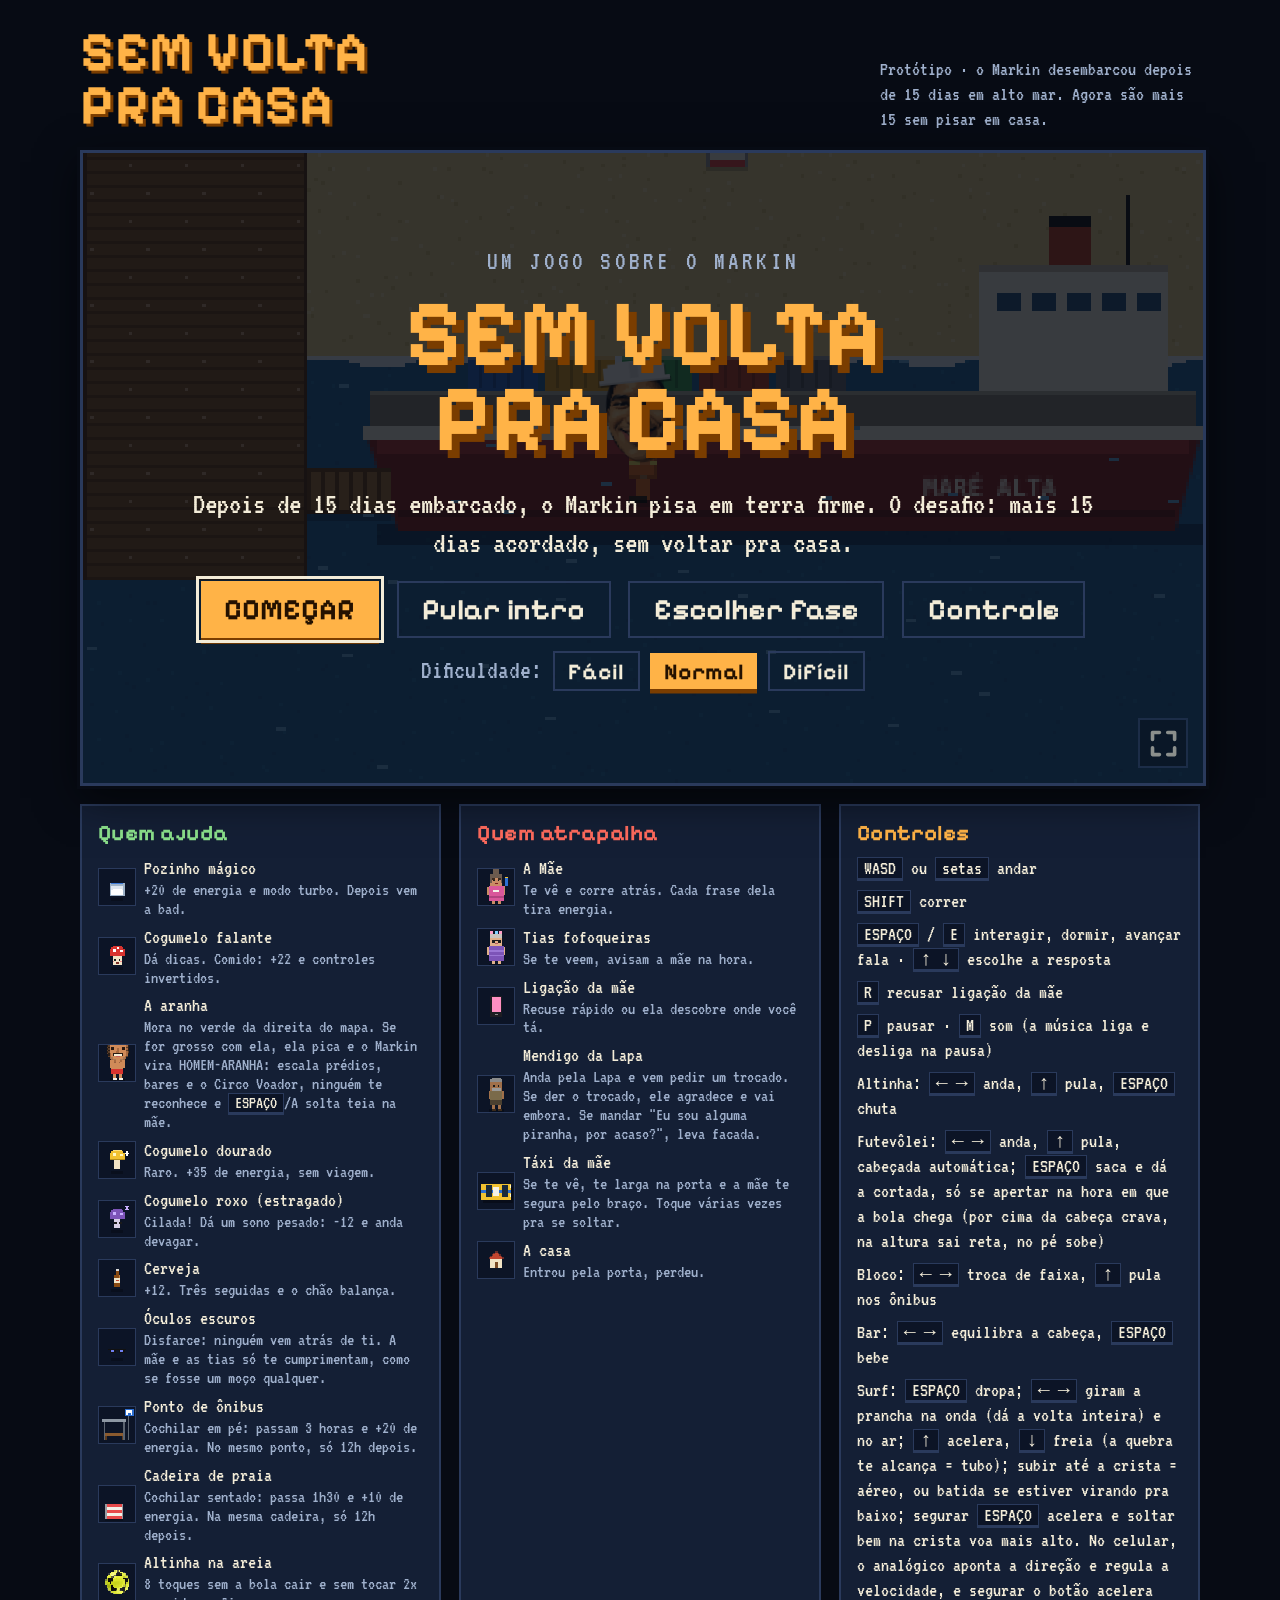
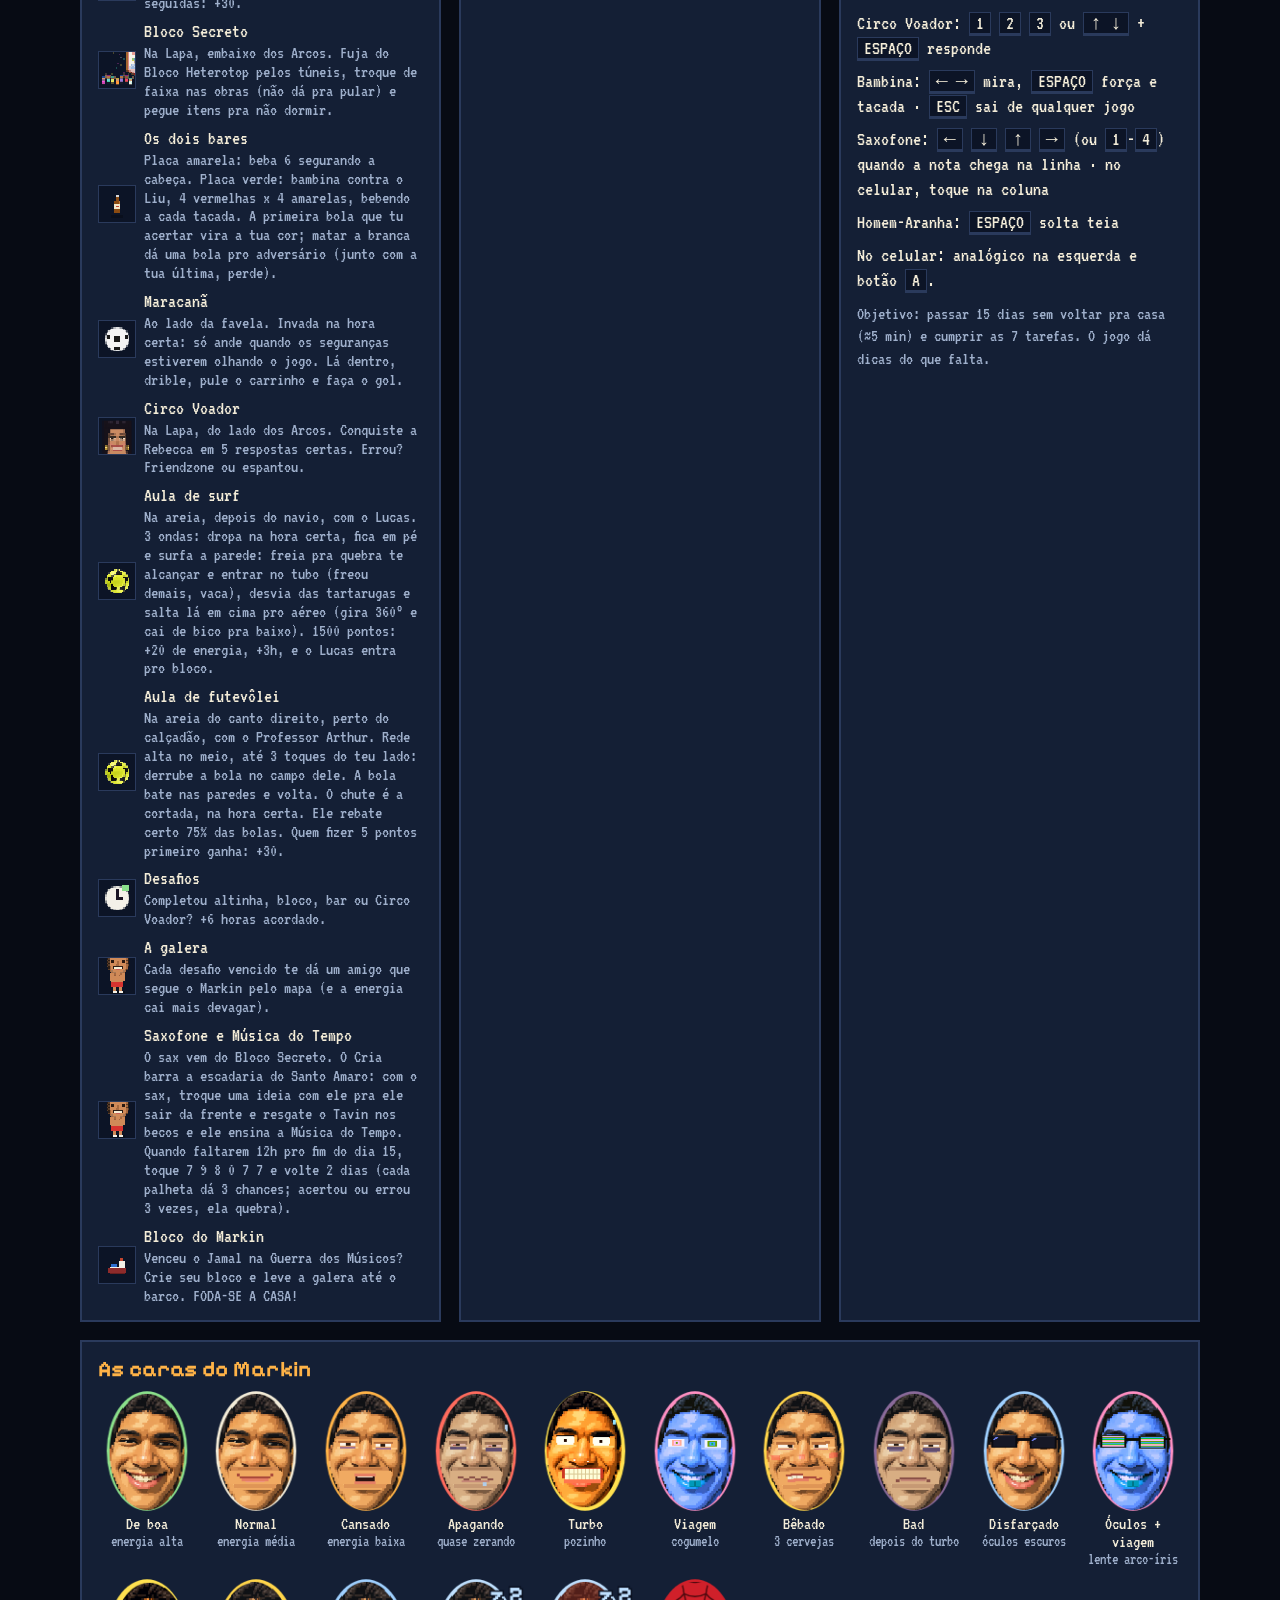
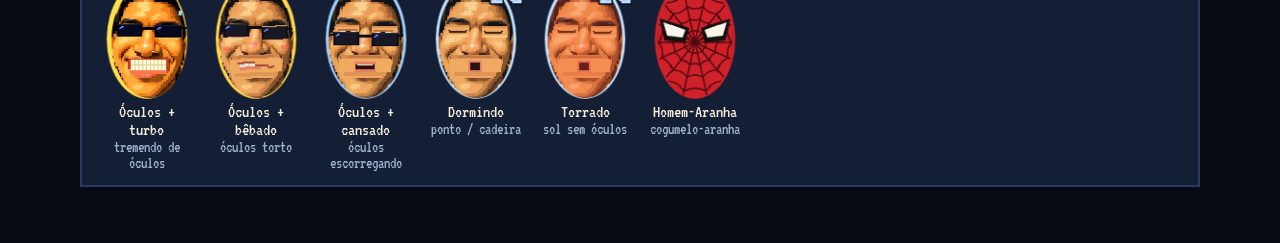
==== fonte/index.html @ 206254ee "Futevôlei: cortada também quando a bola bate no alto da cabeça Depois de uma cabeçada no alto da cab" ====
<!doctype html>
<html lang="pt-BR"><head><meta charset="utf-8"><meta name="viewport" content="width=device-width,initial-scale=1,maximum-scale=1,user-scalable=no,viewport-fit=cover">
<title>Sem Volta pra Casa - 27.09</title>
<!-- prévia do link (WhatsApp etc.) -->
<meta name="description" content="15 dias no Rio sem voltar pra casa. Um jogo sobre o Markin.">
<meta property="og:type" content="website">
<meta property="og:title" content="Sem Volta pra Casa">
<meta property="og:description" content="15 dias no Rio sem voltar pra casa. Um jogo sobre o Markin.">
<meta property="og:url" content="https://amarante95.github.io/sem-volta-pra-casa/fonte/">
<meta property="og:image" content="https://amarante95.github.io/sem-volta-pra-casa/fonte/capa.png">
<meta property="og:image:width" content="1200">
<meta property="og:image:height" content="630">
<meta name="twitter:card" content="summary_large_image">
<!-- tela de início do celular: ícone e abrir em tela cheia -->
<link rel="manifest" href="manifest.webmanifest">
<link rel="apple-touch-icon" href="icone-180.png">
<link rel="icon" type="image/png" href="icone-192.png">
<meta name="apple-mobile-web-app-capable" content="yes">
<meta name="mobile-web-app-capable" content="yes">
<meta name="apple-mobile-web-app-status-bar-style" content="black-translucent">
<meta name="apple-mobile-web-app-title" content="Sem Volta">
<meta name="theme-color" content="#000000">
</head><body>
<link rel="preconnect" href="https://fonts.googleapis.com">
<link rel="preconnect" href="https://fonts.gstatic.com" crossorigin>
<link href="https://fonts.googleapis.com/css2?family=Pixelify+Sans:wght@400;600;700&family=VT323&display=swap" rel="stylesheet">
<!-- ?v= força o navegador a baixar de novo depois de cada atualização: troque a data quando mudar o jogo -->
<link rel="stylesheet" href="estilo.css?v=2026-10-07c">

<div id="rotate"><i>📱</i><b>Deita o celular</b><span>Sem Volta pra Casa se joga na horizontal.</span></div>
<div class="wrap">
  <header>
    <h1>SEM VOLTA<br>PRA CASA</h1>
    <p>Protótipo · o Markin desembarcou depois de 15 dias em alto mar. Agora são mais 15 sem pisar em casa.</p>
  </header>

  <div class="game" id="game">
    <canvas id="cv" width="320" height="180"></canvas>
    <canvas id="txt" width="1280" height="720"></canvas>
    <button id="btnFull" type="button" aria-label="Tela cheia" title="Tela cheia (F)"></button>
    <div class="vig" id="vig"></div>
    <div class="psy" id="psy"></div>
    <div class="dragao" id="dragao" hidden><div class="fala"><b>DRAGÃO MESTRE</b><span id="dragaoFala"></span></div><svg viewBox="0 0 34 22" shape-rendering="crispEdges" aria-hidden="true">
<g class="asa" fill="#2f7a3a"><rect x="11" y="3" width="2" height="7"/><rect x="13" y="1" width="2" height="9"/><rect x="15" y="3" width="2" height="7"/><rect x="17" y="5" width="2" height="5"/><rect x="13" y="1" width="1" height="1" fill="#1e5028"/></g>
<rect x="0" y="9" width="2" height="2" fill="#f2c230"/><rect x="2" y="10" width="3" height="2" fill="#3fa34d"/><rect x="5" y="11" width="4" height="2" fill="#3fa34d"/>
<rect x="8" y="9" width="15" height="5" fill="#3fa34d"/><rect x="10" y="12" width="11" height="2" fill="#f2d060"/>
<rect x="10" y="8" width="1" height="1" fill="#f2c230"/><rect x="13" y="8" width="1" height="1" fill="#f2c230"/><rect x="16" y="8" width="1" height="1" fill="#f2c230"/><rect x="19" y="8" width="1" height="1" fill="#f2c230"/>
<rect x="11" y="14" width="2" height="2" fill="#2f7a3a"/><rect x="18" y="14" width="2" height="2" fill="#2f7a3a"/>
<rect x="21" y="6" width="4" height="5" fill="#3fa34d"/><rect x="23" y="3" width="7" height="5" fill="#3fa34d"/><rect x="29" y="5" width="4" height="3" fill="#3fa34d"/>
<rect x="24" y="1" width="1" height="2" fill="#f2e6c0"/><rect x="27" y="1" width="1" height="2" fill="#f2e6c0"/>
<rect x="26" y="4" width="2" height="2" fill="#fff"/><rect x="27" y="4" width="1" height="1" fill="#111"/>
<rect x="25" y="4" width="4" height="1" fill="#111" opacity=".75"/>
<rect x="32" y="5" width="1" height="1" fill="#1e5028"/>
<rect x="27" y="8" width="4" height="2" fill="#f4f4f4"/><rect x="28" y="10" width="3" height="2" fill="#f4f4f4"/><rect x="29" y="12" width="2" height="2" fill="#f4f4f4"/><rect x="30" y="14" width="1" height="1" fill="#f4f4f4"/>
</svg></div>
    <canvas id="head" width="100" height="125"></canvas>
    <div id="bubbles"></div>
    <div class="hud" id="hud" hidden>
      <div class="hud-l">
        <canvas id="face" width="100" height="125"></canvas>
        <div>
          <div class="nm">MARKIN <span id="enum">100</span></div>
          <div class="bar"><i id="ebar"></i><b id="ecap"></b></div>
          <div class="chips" id="chips"></div>
        </div>
      </div>
      <div class="hud-r">
        <div id="dayl">DIA 1/15</div>
        <div id="clock">06:00</div>
        <div id="awake">0h acordado</div>
        <ul class="tasks" id="tasks"></ul>
      </div>
    </div>
    <div class="banner" id="banner" hidden><b id="bannerB"></b><span id="bannerS"></span></div>
    <div class="toast" id="toast" hidden></div>
    <div class="dialog" id="dialog" hidden><img class="retrato" id="retrato" alt="" hidden><b id="dname"></b><p id="dtext"></p><span class="more">▼</span></div>
    <div class="phone" id="phone" hidden>
      <div class="ilha"></div>
      <div class="lbl">chamada recebida</div>
      <div class="avatar">M</div>
      <div class="who">Mãe</div>
      <div class="sub">celular</div>
      <div class="tm"><i id="phoneT"></i></div>
      <button id="decline" type="button" aria-label="Recusar"><svg viewBox="0 0 24 24" fill="#fff"><path transform="rotate(135 12 12)" d="M6.6 10.8a15.1 15.1 0 0 0 6.6 6.6l2.2-2.2a1 1 0 0 1 1-.25 11.4 11.4 0 0 0 3.6.57 1 1 0 0 1 1 1V20a1 1 0 0 1-1 1A17 17 0 0 1 3 4a1 1 0 0 1 1-1h3.5a1 1 0 0 1 1 1c0 1.25.2 2.45.57 3.57a1 1 0 0 1-.25 1z"/></svg></button>
      <div class="rlbl">Recusar <small id="declineKey">(R)</small></div>
    </div>
    <div class="callhint" id="callHint" hidden><div class="caixa"><b>RECUSE A LIGAÇÃO</b><small id="callHintK" hidden></small></div><div class="seta"></div></div>
    <div class="nap" id="nap" hidden>
      <div class="t">Dormindo em pé no ponto...</div>
      <div class="track"><span id="zone"></span><span id="marker"></span></div>
      <div id="napHits"></div>
      <div class="hint" id="napHint">Aperte ESPAÇO quando o marcador estiver no verde</div>
    </div>
    <div class="festa beg" id="beg" hidden><b id="bgnome"></b><p id="bgtext"></p><i id="bgMais">ESPAÇO ▸</i><div class="begbtns"><button type="button" id="bgSim"><span id="bgOp1"></span></button><button type="button" id="bgNao"><span id="bgOp2"></span></button></div></div>
    <div class="festa" id="festa" hidden><b id="fname">REBECCA</b><p id="fline"></p><div class="fopts" id="fopts"></div></div>
    <div class="touch" id="touch" hidden>
      <div id="stick"><div id="stickBase"><i></i></div></div>
      <button id="btnL" type="button" aria-label="Esquerda"></button><button id="btnR" type="button" aria-label="Direita"></button>
      <button id="btnB" type="button">PULA</button><button id="btnC" type="button" aria-label="Correr"></button><button id="btnA" type="button">A</button><button id="btnW" type="button" aria-label="Soltar teia" hidden></button>
      <button id="btnP" type="button" aria-label="Pausar">II</button><button id="btnX" type="button">SAIR</button>
    </div>
    <button class="skip" id="skip" type="button" hidden>PULAR ▸▸</button>
    <div class="screen" id="screen"></div>
  </div>

  <section class="below">
    <div class="box">
      <h3 class="g">Quem ajuda</h3>
      <ul class="list">
        <li><canvas data-spr="zip" width="18" height="18"></canvas><div><b>Pozinho mágico</b><span>+20 de energia e modo turbo. Depois vem a bad.</span></div></li>
        <li><canvas data-spr="shroom" width="18" height="18"></canvas><div><b>Cogumelo falante</b><span>Dá dicas. Comido: +22 e controles invertidos.</span></div></li>
        <li><canvas data-spr="amigo" width="18" height="18"></canvas><div><b>A aranha</b><span>Mora no verde da direita do mapa. Se for grosso com ela, ela pica e o Markin vira HOMEM-ARANHA: escala prédios, bares e o Circo Voador, ninguém te reconhece e <kbd>ESPAÇO</kbd>/A solta teia na mãe.</span></div></li>
        <li><canvas data-spr="shroomGold" width="18" height="18"></canvas><div><b>Cogumelo dourado</b><span>Raro. +35 de energia, sem viagem.</span></div></li>
        <li><canvas data-spr="shroomRoxo" width="18" height="18"></canvas><div><b>Cogumelo roxo (estragado)</b><span>Cilada! Dá um sono pesado: -12 e anda devagar.</span></div></li>
        <li><canvas data-spr="beer" width="18" height="18"></canvas><div><b>Cerveja</b><span>+12. Três seguidas e o chão balança.</span></div></li>
        <li><canvas data-spr="shades" width="18" height="18"></canvas><div><b>Óculos escuros</b><span>Disfarce: ninguém vem atrás de ti. A mãe e as tias só te cumprimentam, como se fosse um moço qualquer.</span></div></li>
        <li><canvas data-spr="bus" width="18" height="18"></canvas><div><b>Ponto de ônibus</b><span>Cochilar em pé: passam 3 horas e +20 de energia. No mesmo ponto, só 12h depois.</span></div></li>
        <li><canvas data-spr="chair" width="18" height="18"></canvas><div><b>Cadeira de praia</b><span>Cochilar sentado: passa 1h30 e +10 de energia. Na mesma cadeira, só 12h depois.</span></div></li>
        <li><canvas data-spr="ball" width="18" height="18"></canvas><div><b>Altinha na areia</b><span>8 toques sem a bola cair e sem tocar 2x seguidas: +30.</span></div></li>
        <li><canvas data-spr="bloco" width="18" height="18"></canvas><div><b>Bloco Secreto</b><span>Na Lapa, embaixo dos Arcos. Fuja do Bloco Heterotop pelos túneis, troque de faixa nas obras (não dá pra pular) e pegue itens pra não dormir.</span></div></li>
        <li><canvas data-spr="beer" width="18" height="18"></canvas><div><b>Os dois bares</b><span>Placa amarela: beba 6 segurando a cabeça. Placa verde: bambina contra o Liu, 4 vermelhas x 4 amarelas, bebendo a cada tacada. A primeira bola que tu acertar vira a tua cor; matar a branca dá uma bola pro adversário (junto com a tua última, perde).</span></div></li>
        <li><canvas data-spr="maraca" width="18" height="18"></canvas><div><b>Maracanã</b><span>Ao lado da favela. Invada na hora certa: só ande quando os seguranças estiverem olhando o jogo. Lá dentro, drible, pule o carrinho e faça o gol.</span></div></li>
        <li><canvas data-spr="festa" width="18" height="18"></canvas><div><b>Circo Voador</b><span>Na Lapa, do lado dos Arcos. Conquiste a Rebecca em 5 respostas certas. Errou? Friendzone ou espantou.</span></div></li>
        <li><canvas data-spr="ball" width="18" height="18"></canvas><div><b>Aula de surf</b><span>Na areia, depois do navio, com o Lucas. 3 ondas: dropa na hora certa, fica em pé e surfa a parede: freia pra quebra te alcançar e entrar no tubo (freou demais, vaca), desvia das tartarugas e salta lá em cima pro aéreo (gira 360° e cai de bico pra baixo). 1500 pontos: +20 de energia, +3h, e o Lucas entra pro bloco.</span></div></li>
        <li><canvas data-spr="ball" width="18" height="18"></canvas><div><b>Aula de futevôlei</b><span>Na areia do canto direito, perto do calçadão, com o Professor Arthur. Rede alta no meio, até 3 toques do teu lado: derrube a bola no campo dele. A bola bate nas paredes e volta. O chute é a cortada, na hora certa. Ele rebate certo 75% das bolas. Quem fizer 5 pontos primeiro ganha: +30.</span></div></li>
        <li><canvas data-spr="clock" width="18" height="18"></canvas><div><b>Desafios</b><span>Completou altinha, bloco, bar ou Circo Voador? +6 horas acordado.</span></div></li>
        <li><canvas data-spr="amigo" width="18" height="18"></canvas><div><b>A galera</b><span>Cada desafio vencido te dá um amigo que segue o Markin pelo mapa (e a energia cai mais devagar).</span></div></li>
        
        <li><canvas data-spr="amigo" width="18" height="18"></canvas><div><b>Saxofone e Música do Tempo</b><span>O sax vem do Bloco Secreto. O Cria barra a escadaria do Santo Amaro: com o sax, troque uma ideia com ele pra ele sair da frente e resgate o Tavin nos becos e ele ensina a Música do Tempo. Quando faltarem 12h pro fim do dia 15, toque 7 9 8 0 7 7 e volte 2 dias (cada palheta dá 3 chances; acertou ou errou 3 vezes, ela quebra).</span></div></li>
        <li><canvas data-spr="barco" width="18" height="18"></canvas><div><b>Bloco do Markin</b><span>Venceu o Jamal na Guerra dos Músicos? Crie seu bloco e leve a galera até o barco. FODA-SE A CASA!</span></div></li>
      </ul>
    </div>
    <div class="box">
      <h3 class="b">Quem atrapalha</h3>
      <ul class="list">
        <li><canvas data-spr="mom" width="18" height="18"></canvas><div><b>A Mãe</b><span>Te vê e corre atrás. Cada frase dela tira energia.</span></div></li>
        
        <li><canvas data-spr="tia" width="18" height="18"></canvas><div><b>Tias fofoqueiras</b><span>Se te veem, avisam a mãe na hora.</span></div></li>
        <li><canvas data-spr="phone" width="18" height="18"></canvas><div><b>Ligação da mãe</b><span>Recuse rápido ou ela descobre onde você tá.</span></div></li>
 <li><canvas data-spr="mendigo" width="18" height="18"></canvas><div><b>Mendigo da Lapa</b><span>Anda pela Lapa e vem pedir um trocado. Se der o trocado, ele agradece e vai embora. Se mandar "Eu sou alguma piranha, por acaso?", leva facada.</span></div></li>
        <li><canvas data-spr="taxi" width="18" height="18"></canvas><div><b>Táxi da mãe</b><span>Se te vê, te larga na porta e a mãe te segura pelo braço. Toque várias vezes pra se soltar.</span></div></li>
        <li><canvas data-spr="house" width="18" height="18"></canvas><div><b>A casa</b><span>Entrou pela porta, perdeu.</span></div></li>
      </ul>
    </div>
    <div class="box">
      <h3 class="c">Controles</h3>
      <div class="keys">
        <div><kbd>WASD</kbd> ou <kbd>setas</kbd> andar</div>
        <div><kbd>SHIFT</kbd> correr</div>
        <div><kbd>ESPAÇO</kbd> / <kbd>E</kbd> interagir, dormir, avançar fala · <kbd>↑ ↓</kbd> escolhe a resposta</div>
        <div><kbd>R</kbd> recusar ligação da mãe</div>
        <div><kbd>P</kbd> pausar · <kbd>M</kbd> som (a música liga e desliga na pausa)</div>
        <div>Altinha: <kbd>← →</kbd> anda, <kbd>↑</kbd> pula, <kbd>ESPAÇO</kbd> chuta</div>
        <div>Futevôlei: <kbd>← →</kbd> anda, <kbd>↑</kbd> pula, cabeçada automática; <kbd>ESPAÇO</kbd> saca e dá a cortada, só se apertar na hora em que a bola chega (por cima da cabeça crava, na altura sai reta, no pé sobe)</div>
        <div>Bloco: <kbd>← →</kbd> troca de faixa, <kbd>↑</kbd> pula nos ônibus</div>
        <div>Bar: <kbd>← →</kbd> equilibra a cabeça, <kbd>ESPAÇO</kbd> bebe</div>
        <div>Surf: <kbd>ESPAÇO</kbd> dropa; <kbd>← →</kbd> giram a prancha na onda (dá a volta inteira) e no ar; <kbd>↑</kbd> acelera, <kbd>↓</kbd> freia (a quebra te alcança = tubo); subir até a crista = aéreo, ou batida se estiver virando pra baixo; segurar <kbd>ESPAÇO</kbd> acelera e soltar bem na crista voa mais alto. No celular, o analógico aponta a direção e regula a velocidade, e segurar o botão acelera</div>
        <div>Circo Voador: <kbd>1</kbd> <kbd>2</kbd> <kbd>3</kbd> ou <kbd>↑ ↓</kbd> + <kbd>ESPAÇO</kbd> responde</div>
        <div>Bambina: <kbd>← →</kbd> mira, <kbd>ESPAÇO</kbd> força e tacada · <kbd>ESC</kbd> sai de qualquer jogo</div>
        <div>Saxofone: <kbd>←</kbd> <kbd>↓</kbd> <kbd>↑</kbd> <kbd>→</kbd> (ou <kbd>1</kbd>-<kbd>4</kbd>) quando a nota chega na linha · no celular, toque na coluna</div>
        <div>Homem-Aranha: <kbd>ESPAÇO</kbd> solta teia</div>
        <div>No celular: analógico na esquerda e botão <kbd>A</kbd>.</div>
      </div>
      <p class="note">Objetivo: passar 15 dias sem voltar pra casa (≈5 min) e cumprir as 7 tarefas. O jogo dá dicas do que falta.</p>
    </div>
    <div class="box faces">
      <h3 class="c">As caras do Markin</h3>
      <div class="facegrid" id="faceGrid"></div>
    </div>
  </section>
</div>

<script src="assets.js?v=2026-10-07n"></script>
<script src="mapa/mapa.js?v=2026-10-07c"></script>
<script src="jogo.js?v=2026-10-07o"></script>

</body></html>
---- fonte/estilo.css ----
:root{
  color-scheme: dark;
  --ink:#070b14; --night:#0e1726; --panel:#141f35; --line:#2a3a5c;
  --paper:#f3ecd8; --muted:#9fb0cc; --sodium:#ffb347; --sodium-d:#7a3d00;
  --sea:#3d8fd0; --danger:#ff6b5d; --ok:#8be08b; --pink:#ff8fc2;
}
[hidden]{display:none!important}
html,body{background:var(--ink);height:auto;touch-action:manipulation;-webkit-text-size-adjust:100%;text-size-adjust:100%} /* sem zoom de duplo toque no celular */
.game canvas,#touch,#touch *{touch-action:none} /* na tela do jogo e nos botões, nenhum gesto vira zoom */
body{color:var(--paper);font-family:'VT323',ui-monospace,Menlo,Consolas,monospace;font-size:20px;line-height:1.25;padding-inline:16px;padding-block:18px 48px}
.wrap{max-width:1120px;margin:0 auto;display:flex;flex-direction:column;gap:18px}
header{display:flex;flex-wrap:wrap;align-items:flex-end;justify-content:space-between;gap:8px 24px}
h1{font-family:'Pixelify Sans','VT323',monospace;font-weight:700;font-size:clamp(30px,5.4vw,56px);line-height:.95;margin:0;color:var(--sodium);text-shadow:3px 3px 0 var(--sodium-d);letter-spacing:.01em;text-wrap:balance}
header p{margin:0;color:var(--muted);font-size:20px;max-width:40ch}
.game{position:relative;width:min(100%, calc((100dvh - 40px) * 16 / 9));max-width:100%;margin:0 auto;aspect-ratio:16/9;background:#000;border:3px solid var(--line);box-shadow:0 0 0 3px var(--ink),0 12px 40px rgba(0,0,0,.6);overflow:hidden;container-type:inline-size;font-size:16px;font-size:2.3cqw;user-select:none;-webkit-user-select:none;touch-action:none}
.game canvas#cv{position:absolute;inset:0;width:100%;height:100%;image-rendering:pixelated;image-rendering:crisp-edges;display:block;transition:filter .4s}
.game canvas#txt{position:absolute;inset:0;width:100%;height:100%;pointer-events:none;display:block}
.vig{position:absolute;inset:0;pointer-events:none;opacity:0;transition:opacity .6s;background:radial-gradient(ellipse at center,rgba(0,0,0,0) 45%,rgba(40,0,30,.75) 100%)}
#bubbles{position:absolute;inset:0;pointer-events:none;overflow:hidden}
.bub{position:absolute;transform:translate(-50%,-100%);background:var(--paper);color:#1a1422;padding:.15em .5em;border:2px solid #1a1422;font-size:.8em;line-height:1.05;max-width:60cqw;white-space:normal;width:max-content;text-align:center;box-shadow:2px 2px 0 rgba(0,0,0,.35)}
.bub::after{content:"";position:absolute;left:50%;bottom:-7px;margin-left:-4px;border:4px solid transparent;border-top-color:#1a1422}
.bub.mom{background:#ffd3e6}
.bub.shroom{background:#ffe0de}
.bub.tia{background:#e6d6ff}
.bub.prompt{background:var(--sodium);font-size:.7em}
.bub.buddy{background:#d6f5ff}
.bub.boss{background:#ffe14f}
.bub.aranha{background:#ffd0d0}
.bub.big{font-family:'Pixelify Sans',monospace;font-weight:700;font-size:1.1em}
.bub.treme{font-family:'Pixelify Sans',monospace;font-weight:700;animation:bizz .08s linear infinite alternate}
@keyframes bizz{from{margin-left:-2px;rotate:-4deg}to{margin-left:2px;rotate:4deg}}
.hud{position:absolute;left:0;right:0;top:0;display:flex;justify-content:space-between;align-items:flex-start;padding:.5em .7em;pointer-events:none;gap:1em}
body:not(.mobile) .hud{font-size:.7em} /* no PC o painel fica 30% menor: rosto, barras, relógio e desafios */
.hud-l{transition:opacity .35s;display:flex;gap:.5em;align-items:center;background:rgba(7,11,20,.72);border:2px solid var(--line);padding:.3em .5em .3em .3em}
#face{width:2.9em;height:3.6em;display:block}
#head{position:absolute;left:0;top:0;width:7.2cqw;height:9cqw;pointer-events:none;transform:translate(-50%,-100%);transform-origin:50% 100%;filter:drop-shadow(1px 2px 0 rgba(0,0,0,.45))}
.nm{font-family:'Pixelify Sans',monospace;font-weight:700;font-size:.85em;letter-spacing:.06em;color:var(--sodium);display:flex;justify-content:space-between;gap:.6em}
.nm span{color:var(--paper);font-family:'VT323',monospace;font-weight:400;font-variant-numeric:tabular-nums}
.bar{width:9em;height:.75em;background:#0a1020;border:2px solid #000;position:relative;margin-top:.15em}
.bar i{position:absolute;left:0;top:0;bottom:0;width:100%;background:var(--ok);transition:width .2s linear,background .3s}
.bar b{position:absolute;right:0;top:0;bottom:0;width:0;background:repeating-linear-gradient(135deg,#3a3f4f 0 3px,#1c2030 3px 6px);border-left:2px solid #9fb0cc}
/* aviso de energia: o painel fica por cima do escurecido, a barra brilha e a seta aponta pra ela */
.game.avisoE .hud{z-index:7}
.game.avisoE .hud-l .bar{animation:brilhaE .45s ease-in-out infinite alternate}
@keyframes brilhaE{from{box-shadow:0 0 0 2px #ffe14f,0 0 6px 2px rgba(255,225,79,.5)}to{box-shadow:0 0 0 2px #fff,0 0 18px 7px rgba(255,225,79,.95)}}
.setaE{position:absolute;z-index:8;width:2.6em;transform:translateX(-50%);pointer-events:none;animation:setaPula .45s ease-in-out infinite alternate}
.setaE svg{display:block;width:100%;height:auto}
/* aviso de desafios: o painel da direita brilha e a seta (deitada) aponta pra lista */
.game.avisoD .hud{z-index:7}
.game.avisoD .hud-r{opacity:1!important;animation:brilhaE .45s ease-in-out infinite alternate}
.game.avisoD .hud-r{position:relative}
.setaE.setaD{width:2.2em;right:100%;top:50%;margin-right:.6em;transform:translateY(-50%) rotate(90deg);animation:setaPulaD .45s ease-in-out infinite alternate}
@keyframes setaPulaD{to{margin-right:.1em}}
/* celular: o painel da direita é um botão que abre e fecha a lista de desafios */
body.mobile .hud-r{pointer-events:auto;cursor:pointer;touch-action:manipulation}
.tasks li.tg{color:var(--sodium);text-align:right}
@keyframes setaPula{to{margin-top:.7em}}
.card .cmds{display:grid;gap:.3em;margin:.6em auto .2em;text-align:left;width:max-content;max-width:100%}
.card .cmds div{display:flex;gap:.6em;align-items:baseline}
.card .cmds kbd{min-width:7.5em;text-align:center;font-family:'Pixelify Sans',monospace;background:#1d1230;border:2px solid var(--line);padding:0 .4em;color:#ffe14f}
.bar.sono{height:.55em;margin-top:.2em}
.bar.sono i{background:#9b76d6;width:0}
.bar.sono span{position:absolute;left:.3em;top:50%;transform:translateY(-50%);font-family:'Pixelify Sans',monospace;font-size:.45em;line-height:1;color:#fff;letter-spacing:.08em;text-shadow:0 0 2px #000,0 0 2px #000}
.bar.sono.alerta{animation:pisca .6s steps(2) infinite}
#bannerS:empty{display:none}
.chips{display:flex;flex-wrap:wrap;gap:.3em;margin-top:.25em;min-height:.9em}
.chip{font-size:.6em;padding:0 .35em;border:1px solid currentColor;line-height:1.3}
.hud-r{transition:opacity .35s;text-align:right;background:rgba(7,11,20,.72);border:2px solid var(--line);padding:.25em .6em;font-variant-numeric:tabular-nums}
#dayl{font-family:'Pixelify Sans',monospace;font-weight:700;color:var(--sodium);font-size:1em}
#clock{font-family:'VT323',ui-monospace,monospace;font-size:1.35em;line-height:1;margin:.1em 0;padding:.05em .3em;background:#07140c;color:#7dff9a;border:1px solid #1d3b28;text-shadow:0 0 .3em rgba(125,255,154,.6);letter-spacing:.08em;font-variant-numeric:tabular-nums;display:inline-block}
#clock i{font-style:normal;animation:blink 1s steps(2) infinite}
#awake{font-size:.7em;color:var(--muted)}
.tasks{list-style:none;margin:.2em 0 0;padding:.15em 0 0;border-top:1px solid var(--line);font-size:.62em;line-height:1.15;text-align:left;color:var(--muted)}
.tasks li.ok{color:var(--ok)}
.banner{position:absolute;left:0;right:0;top:30%;text-align:center;pointer-events:none;text-shadow:3px 3px 0 #000}
.banner b{display:block;font-family:'Pixelify Sans',monospace;font-size:3em;color:var(--sodium);line-height:1}
.banner span{font-size:1.1em}
.toast{position:absolute;left:50%;bottom:1.2em;transform:translateX(-50%);background:rgba(7,11,20,.86);border:2px solid var(--sodium);padding:.25em .8em;font-size:.95em;max-width:80%;text-align:center;pointer-events:none}
.toast.bad{border-color:var(--danger)}
.toast.good{border-color:var(--ok)}
.dialog{position:absolute;left:4%;right:4%;bottom:4%;background:rgba(10,14,28,.94);border:3px solid var(--paper);padding:.5em .9em .6em;min-height:4.2em;cursor:pointer}
.dialog b{display:block;font-family:'Pixelify Sans',monospace;color:var(--sodium);font-size:.9em;letter-spacing:.05em}
.dialog p{margin:.1em 0 0;font-size:1.25em;line-height:1.1}
.dialog .retrato{position:absolute;right:.4em;bottom:calc(100% + 3px);height:24cqw;width:auto;image-rendering:pixelated;pointer-events:none;filter:drop-shadow(2px 3px 0 rgba(0,0,0,.45))}
.dialog .retrato[hidden]{display:none}
.dialog .more{position:absolute;right:.6em;bottom:.3em;animation:blink 1s steps(2) infinite;color:var(--sodium)}
@keyframes blink{50%{opacity:0}}
.phone{position:absolute;right:3%;top:24%;width:6.6em;aspect-ratio:9/17;box-sizing:border-box;background:linear-gradient(#35507a,#131c30 55%,#0a0e18);border:.32em solid #0b0b0d;outline:2px solid #7a808c;border-radius:1.2em;padding:1.1em .45em .5em;text-align:center;display:flex;flex-direction:column;align-items:center;gap:.12em;box-shadow:0 .4em 1.2em rgba(0,0,0,.6);animation:vibra .07s linear infinite alternate}
.phone .ilha{position:absolute;top:.3em;left:50%;transform:translateX(-50%);width:2.2em;height:.5em;background:#000;border-radius:1em}
.phone .avatar{width:2em;height:2em;border-radius:50%;background:linear-gradient(#b8c0cc,#7c8594);color:#fff;display:grid;place-items:center;font-family:'Pixelify Sans',monospace;font-weight:700;font-size:1em;margin:.2em 0 .1em}
.phone .who{font-family:'Pixelify Sans',monospace;font-weight:700;font-size:1.15em;color:#fff;line-height:1}
.phone .sub{font-size:.55em;color:#aebbd4}
.phone .rlbl{font-size:.55em;color:#fff}
.phone .lbl{font-size:.55em;color:#cfd6e6}
.phone .tm{width:80%;height:.28em;background:#2a3350;margin:auto 0 .3em;border-radius:.2em;overflow:hidden}
@keyframes vibra{0%{transform:translate(-1px,0) rotate(-2.5deg)}100%{transform:translate(1px,-1px) rotate(2.5deg)}}
.phone .tm i{display:block;height:100%;background:var(--danger);width:100%}
@keyframes ring{from{transform:rotate(-2deg)}to{transform:rotate(2deg)}}
.game button{font-family:'Pixelify Sans',monospace;font-weight:700;font-size:1em;background:var(--sodium);color:#241100;border:0;box-shadow:0 .2em 0 var(--sodium-d);padding:.3em .8em;cursor:pointer}
.game button:focus-visible{outline:3px solid var(--paper);outline-offset:2px}
.game button.ghost{background:transparent;color:var(--paper);box-shadow:none;border:2px solid var(--line)}
.game .phone button{width:2.4em;height:2.4em;border-radius:50%;padding:0;background:#ff3b30;box-shadow:0 .15em 0 #8a1510;display:grid;place-items:center}
.phone button svg{width:1.25em;height:1.25em}
.nap{position:absolute;left:50%;top:18%;transform:translateX(-50%);width:22em;max-width:80%;background:rgba(10,14,28,.92);border:3px solid var(--sea);padding:.5em .8em;text-align:center}
.nap .t{font-family:'Pixelify Sans',monospace;font-weight:700;color:#bfe0ff}
.track{position:relative;height:1.2em;background:#243049;border:2px solid #000;margin:.4em 0}
.track #zone{position:absolute;top:0;bottom:0;background:#3fa35a}
.track #marker{position:absolute;top:-.25em;bottom:-.25em;width:.35em;margin-left:-.175em;background:var(--paper);box-shadow:0 0 0 2px #000}
.nap .hint{font-size:.75em;color:var(--muted)}
#napHits{letter-spacing:.2em;color:#bfe0ff}
.festa{position:absolute;left:3%;right:3%;bottom:3%;background:rgba(12,6,24,.94);border:3px solid #ff4fd8;box-shadow:0 0 0 2px #120a22,0 0 1em rgba(255,79,216,.35);padding:.35em .7em .5em}
.festa b{display:block;font-family:'Pixelify Sans',monospace;color:#4fffd2;font-size:.85em;letter-spacing:.08em}
.festa p{margin:.05em 0 .3em;font-size:1.15em;line-height:1.1;min-height:1.1em}
.fopts{display:flex;flex-direction:column;gap:.2em}
.game button.fopt{font-family:'VT323',monospace;font-weight:400;font-size:.95em;text-align:left;line-height:1.05;background:#1d1230;color:var(--paper);box-shadow:none;border:2px solid #3a2a5a;padding:.2em .5em}
.game button.fopt{-webkit-tap-highlight-color:transparent;-webkit-user-select:none;user-select:none;-webkit-touch-callout:none}
body:not(.mobile) .game button.fopt.on{border-color:#ffe14f;background:#2a1a40}
@media (hover:hover){body:not(.mobile) .game button.fopt:hover{border-color:#ffe14f;background:#2a1a40}}
body.mobile .game button.fopt:focus,body.mobile .game button.fopt:focus-visible{outline:none}
.beg{border-color:#c9a060;box-shadow:0 0 0 2px #120a22,0 0 1em rgba(201,160,96,.35)}
.beg b{color:#ffe14f}
.begbtns{display:flex;flex-direction:column;gap:.3em;margin-top:.2em}
.game .begbtns button{display:flex;align-items:center;gap:.5em;text-align:left;line-height:1.05;background:#1d1230;color:var(--paper);box-shadow:none;border:2px solid #5a4630;padding:.25em .5em;font-family:'VT323',monospace;font-weight:400;font-size:1em;-webkit-tap-highlight-color:transparent;user-select:none}
.begbtns button::before{content:'▸';color:#ffe14f;visibility:hidden}
.game .begbtns button.sel{border-color:#ffe14f;background:#2a1a40}
.begbtns button.sel::before{visibility:visible}
.beg #bgMais{display:none;text-align:right;color:#ffe14f;font-style:normal;font-size:.8em;animation:pisca 1s steps(2) infinite}
.beg.falando #bgMais{display:block}
.beg.falando .begbtns{display:none}
@keyframes pisca{50%{opacity:.25}}
.fopt kbd{font-size:.85em;margin-right:.3em;color:#ffe14f;border-color:#3a2a5a}
.screen{position:absolute;inset:0;display:flex;align-items:center;justify-content:center;background:rgba(5,8,16,.78);padding:4%}
.card{text-align:center;max-width:34em}
.card .kicker{color:var(--muted);font-size:.9em;letter-spacing:.12em;text-transform:uppercase}
.card h2{font-family:'Pixelify Sans',monospace;font-weight:700;font-size:3.2em;line-height:.9;margin:.15em 0 .25em;color:var(--sodium);text-shadow:.08em .08em 0 var(--sodium-d)}
.card h2.lose{color:var(--danger);text-shadow:.08em .08em 0 #5a120c}
.card h2.win{color:var(--ok);text-shadow:.08em .08em 0 #1c4a1c}
.card p{margin:.2em auto .6em;font-size:1.05em;max-width:30em}
.card .stats{color:var(--sodium);font-size:1.05em}
.difrow{display:flex;flex-wrap:wrap;align-items:center;justify-content:center;gap:.4em;margin-top:.5em;font-size:.9em;color:var(--muted)}
.game .difrow button{font-size:.85em;padding:.2em .6em}
.volrow{display:flex;align-items:center;justify-content:center;gap:.5em;margin:.35em auto .1em;font-size:1em}
.volrow input{width:11em;max-width:45%;accent-color:var(--sodium);height:1.4em;cursor:pointer}
.volrow input:focus-visible{outline:3px solid var(--paper);outline-offset:2px}
.volrow output{min-width:3.2em;text-align:left;color:var(--sodium)}
.card img.sono{display:block;width:9.5em;max-width:60%;aspect-ratio:8/5;object-fit:cover;margin:0 auto .3em;border:.2em solid var(--paper);box-shadow:.3em .3em 0 rgba(0,0,0,.5);transform:rotate(-3deg)}
.card img.galera{display:block;width:7.5em;max-width:40%;aspect-ratio:1;object-fit:cover;margin:0 auto .3em;border:.2em solid var(--paper);box-shadow:.3em .3em 0 rgba(0,0,0,.5);transform:rotate(2deg);image-rendering:pixelated}
.btns{display:flex;gap:.6em;justify-content:center;flex-wrap:wrap;margin-top:.6em}
.rules{display:grid;grid-template-columns:1fr 1fr;gap:.2em 1.2em;text-align:left;font-size:.85em;margin:.4em auto;max-width:28em}
.rules em{font-style:normal;color:var(--sodium)}
.skip{position:absolute;right:2%;top:3%;font-size:.75em!important}
.touch{position:absolute;inset:0;pointer-events:none}
/* analógico flutuante: encoste o dedo em qualquer lugar da metade esquerda */
#stick{position:absolute;left:0;bottom:0;width:42%;height:66%;pointer-events:auto;touch-action:none}
#stickBase{position:absolute;left:24%;top:70%;width:32%;aspect-ratio:1;transform:translate(-50%,-50%);border-radius:50%;background:rgba(255,255,255,.06);border:2px solid rgba(255,255,255,.2);opacity:.45;transition:opacity .2s;pointer-events:none}
#stick.on #stickBase{opacity:1;transition:none}
#stickBase i{position:absolute;left:50%;top:50%;width:42%;height:42%;margin:-21% 0 0 -21%;border-radius:50%;background:rgba(255,179,71,.65)}
#btnA{position:absolute;right:3%;bottom:7%;width:11%;aspect-ratio:1;border-radius:50%;pointer-events:auto;font-size:1.4em!important;padding:0!important;opacity:.75}
#btnA.acao{background:#8be08b!important;box-shadow:0 .2em 0 #2f6a2e!important;opacity:.95;animation:acaoPulsa .7s ease-in-out infinite alternate}
@keyframes acaoPulsa{to{transform:scale(1.08)}}
#btnX svg{width:1.3em;height:1.3em;display:block}
#btnA svg,#btnB svg,#btnW svg{width:62%;height:62%;display:block;margin:auto}
#btnC{position:absolute;right:16.5%;bottom:6%;width:8%;aspect-ratio:1;border-radius:50%;pointer-events:auto;padding:0!important;opacity:.8;background:#ffb347!important;box-shadow:0 .2em 0 #8a5a1a!important}
#btnC svg{width:62%;height:62%;display:block;margin:auto}
#btnW{position:absolute;right:4.5%;bottom:31%;width:8%;aspect-ratio:1;border-radius:50%;pointer-events:auto;padding:0!important;opacity:.85;background:#d0202a!important;box-shadow:0 .2em 0 #6a0a10!important}
#btnB{position:absolute;right:16%;bottom:5%;width:10%;aspect-ratio:1;border-radius:50%;pointer-events:auto;padding:0!important;opacity:.75;background:#4fd8ff!important;box-shadow:0 .2em 0 #1f6a8a!important;color:#04202c!important}
#btnL,#btnR{position:absolute;bottom:6%;width:11%;aspect-ratio:1;border-radius:50%;pointer-events:auto;font-size:1.4em!important;padding:0!important;opacity:.75;background:rgba(243,236,216,.85)!important;box-shadow:0 .2em 0 rgba(0,0,0,.4)!important}
#btnL{left:3%}#btnR{left:16%}
#btnL::before,#btnR::before{content:'';position:absolute;left:50%;top:50%;width:0;height:0;border-top:.55em solid transparent;border-bottom:.55em solid transparent}
#btnL::before{border-right:.75em solid #241100;transform:translate(-62%,-50%)}
#btnR::before{border-left:.75em solid #241100;transform:translate(-38%,-50%)}
.touch[data-mode=altinha] #btnA,.touch[data-mode=futevolei] #btnA,.touch[data-mode=maraca] #btnA{width:10%;right:20%;bottom:5%;font-size:.9em!important}
.touch[data-mode=altinha] #btnB,.touch[data-mode=futevolei] #btnB,.touch[data-mode=maraca] #btnB{width:15%;right:3%;bottom:7%;font-size:1.2em!important}
/* camadas: o que precisa de toque fica por cima dos controles */
.touch{z-index:2}
.phone,.nap,.dialog,.festa,.beg{z-index:4}
.screen,.skip{z-index:6}
/* modo psicodélico (4+ cogumelos em seguida) */
.psy{position:absolute;inset:-25%;pointer-events:none;opacity:0;transition:opacity 1.2s;mix-blend-mode:overlay;background:conic-gradient(from 0deg,#ff4fd8,#ffe14f,#4fffd2,#4f8bff,#ff4fd8);animation:psyGira 6s linear infinite}
@keyframes psyGira{to{transform:rotate(360deg)}}
/* dragão mestre (5+ cogumelos em seguida) */
.dragao{position:absolute;left:0;top:14%;width:34cqw;z-index:5;pointer-events:none;transform:translateX(-110%)}
.dragao.voa{animation:dragVoa 12s linear forwards}
.dragao svg{display:block;width:100%;height:auto;animation:dragBob 1.1s ease-in-out infinite alternate;filter:drop-shadow(3px 4px 0 rgba(0,0,0,.4))}
.dragao .asa{transform-box:fill-box;transform-origin:50% 100%;animation:dragAsa .4s steps(2) infinite}
.dragao .fala{background:var(--paper);color:#1a1422;border:2px solid #1a1422;box-shadow:2px 2px 0 rgba(0,0,0,.35);padding:.25em .5em;font-size:.72em;line-height:1.05;margin:0 0 .3em 18%;width:24em;max-width:80cqw}
.dragao .fala b{display:block;font-family:'Pixelify Sans',monospace;color:#2f7a3a;font-size:.95em}
@keyframes dragVoa{from{transform:translateX(-110%)}to{transform:translateX(310%)}}
@keyframes dragBob{from{transform:translateY(0)}to{transform:translateY(8%)}}
@keyframes dragAsa{50%{transform:scaleY(-.5)}}
@media (prefers-reduced-motion:reduce){.psy,.dragao svg,.dragao .asa{animation:none}}
.callhint{position:absolute;z-index:5;display:flex;align-items:center;gap:.35em;pointer-events:none;animation:empurra .5s ease-in-out infinite alternate}
.callhint .caixa{background:var(--paper);color:#1a1422;border:2px solid #1a1422;box-shadow:2px 2px 0 rgba(0,0,0,.35);padding:.2em .5em;text-align:center;line-height:1.05;max-width:11em}
.callhint b{display:block;font-family:'Pixelify Sans',monospace;font-size:.85em;color:#c0261c}
.callhint small{display:block;font-size:.6em}
.callhint .seta{width:0;height:0;border-top:.8em solid transparent;border-bottom:.8em solid transparent;border-left:1.3em solid #ff3b30;filter:drop-shadow(2px 2px 0 #1a1422)}
@keyframes empurra{from{transform:translateX(0)}to{transform:translateX(.5em)}}
@media (prefers-reduced-motion:reduce){.callhint{animation:none}}
/* celular: HUD compacto e telas que cabem na altura baixa */
body.mobile .hud{padding:.3em .45em}
body.mobile .hud-l{padding:.15em .35em .15em .15em;gap:.35em}
body.mobile #face{width:2.1em;height:2.6em}
body.mobile .nm{font-size:.75em}
body.mobile .bar{width:6.5em;height:.6em}
body.mobile .chips{min-height:0}
body.mobile .chip{font-size:.55em}
body.mobile .hud-r{padding:.15em .45em}
body.mobile #dayl{font-size:.8em}
body.mobile #clock{font-size:1.05em}
body.mobile #awake{display:none}
body.mobile .tasks{font-size:.6em;margin-top:.1em}
body.mobile .toast{bottom:.6em;max-width:50%;font-size:.8em;padding:.2em .6em}
body.mobile .banner{top:24%}
body.mobile .banner b{font-size:2.2em}
body.mobile .banner span{font-size:.9em}
body.mobile .screen{overflow-y:auto;align-items:safe center;padding:3% 6%}
body.mobile .card h2{font-size:2.3em}
body.mobile .card p{font-size:.95em;margin:.1em auto .35em}
body.mobile .card img.sono{width:6em}
body.mobile .card img.galera{width:5em}
body.mobile .rules{font-size:.75em;margin:.2em auto}
body.mobile .btns{margin-top:.35em;gap:.4em}
.fases{display:grid;grid-template-columns:repeat(auto-fit,minmax(9em,1fr));gap:.4em;max-width:30em;margin:.5em auto 0}
.game .fases button{font-size:.85em;padding:.3em .5em}
body.mobile .fases{grid-template-columns:repeat(4,1fr);max-width:none;gap:.3em}
body.mobile .game .fases button{font-size:.75em}
body.mobile .dialog{left:14%;right:14%;bottom:3%;min-height:3.4em;padding:.35em .7em .45em}
body.mobile .dialog p{font-size:1.05em}
.touch button.word{font-size:.68em!important;letter-spacing:0}
#btnP{position:absolute;left:50%;top:2.5%;transform:translateX(-50%);pointer-events:auto;font-size:.8em!important;padding:.15em .7em!important;opacity:.75}
#btnX{position:absolute;right:1.5%;top:13%;pointer-events:auto;font-size:.75em!important;padding:.15em .6em!important;opacity:.8;background:var(--danger)!important;color:#fff!important;box-shadow:0 .15em 0 #7a1d15!important}
#rotate{display:none}
body.mobile{padding:0;background:#000}
body.mobile header,body.mobile .below{display:none}
/* tela cheia no PC: botãozinho no canto (ou tecla F) e só o jogo na tela */
#btnFull{position:absolute;right:.5em;bottom:.5em;width:1.7em;height:1.7em;padding:0!important;display:grid;place-items:center;background:rgba(7,11,20,.6)!important;border:2px solid var(--line)!important;box-shadow:none!important;opacity:.55;z-index:7;cursor:pointer} /* acima das telas (menu, pausa, fim) */
#btnFull:hover{opacity:1}
#btnFull svg{width:72%;height:72%;display:block}
body.mobile #btnFull{display:none}
body.tela-cheia{padding:0;margin:0;background:#000;overflow:hidden}
body.tela-cheia .wrap{max-width:none;min-height:100dvh;justify-content:center;gap:0}
body.tela-cheia .wrap>:not(.game){display:none}
body.tela-cheia .game{width:min(100vw,calc(100dvh * 16 / 9));border:0;box-shadow:none;font-size:max(20px,min(1.786vw,3.175dvh))}
body.mobile .wrap{max-width:none;gap:0;min-height:100dvh;justify-content:center}
body.mobile .game{width:min(100vw,calc(100dvh * 16 / 9));border:0;box-shadow:none}
@media (orientation:portrait){body.mobile #rotate{display:flex;position:fixed;inset:0;z-index:50;background:var(--ink);color:var(--paper);flex-direction:column;align-items:center;justify-content:center;gap:12px;text-align:center;padding:24px;font-size:22px}
  body.mobile #rotate b{font-family:'Pixelify Sans',monospace;color:var(--sodium);font-size:34px;line-height:1}
  body.mobile #rotate i{font-style:normal;font-size:64px;line-height:1;display:inline-block;animation:turn 1.6s ease-in-out infinite}}
@keyframes turn{0%,30%{transform:rotate(0)}60%,100%{transform:rotate(-90deg)}}
.below{display:grid;grid-template-columns:repeat(3,minmax(0,1fr));gap:18px}
.box{background:var(--panel);border:2px solid var(--line);padding:14px 16px}
.box h3{font-family:'Pixelify Sans',monospace;font-weight:700;margin:0 0 8px;font-size:22px;letter-spacing:.02em}
.box h3.g{color:var(--ok)} .box h3.b{color:var(--danger)} .box h3.c{color:var(--sodium)}
.list{display:flex;flex-direction:column;gap:6px;margin:0;padding:0;list-style:none}
.list li{display:grid;grid-template-columns:36px 1fr;gap:10px;align-items:center}
.list canvas{width:36px;height:36px;image-rendering:pixelated;background:#0c1426;border:1px solid var(--line)}
.list b{color:var(--paper);font-weight:400}
.list span{color:var(--muted);font-size:18px;display:block;line-height:1.05}
kbd{font-family:'VT323',monospace;background:#0c1426;border:1px solid var(--line);border-bottom-width:3px;padding:0 6px;color:var(--paper)}
.keys{display:flex;flex-direction:column;gap:8px}
.note{color:var(--muted);font-size:18px;margin-top:10px}
.faces{grid-column:1/-1}
.facegrid{display:grid;grid-template-columns:repeat(auto-fill,minmax(96px,1fr));gap:12px}
.facegrid figure{margin:0;display:flex;flex-direction:column;align-items:center;gap:4px;text-align:center}
.facegrid canvas{width:96px;height:120px}
.facegrid figcaption{font-size:18px;line-height:1}
.facegrid figcaption span{display:block;color:var(--muted);font-size:16px}
@media (max-width:820px){.below{grid-template-columns:1fr}.rules{grid-template-columns:1fr}}
@media (prefers-reduced-motion:reduce){.phone{animation:none}.dialog .more{animation:none}}
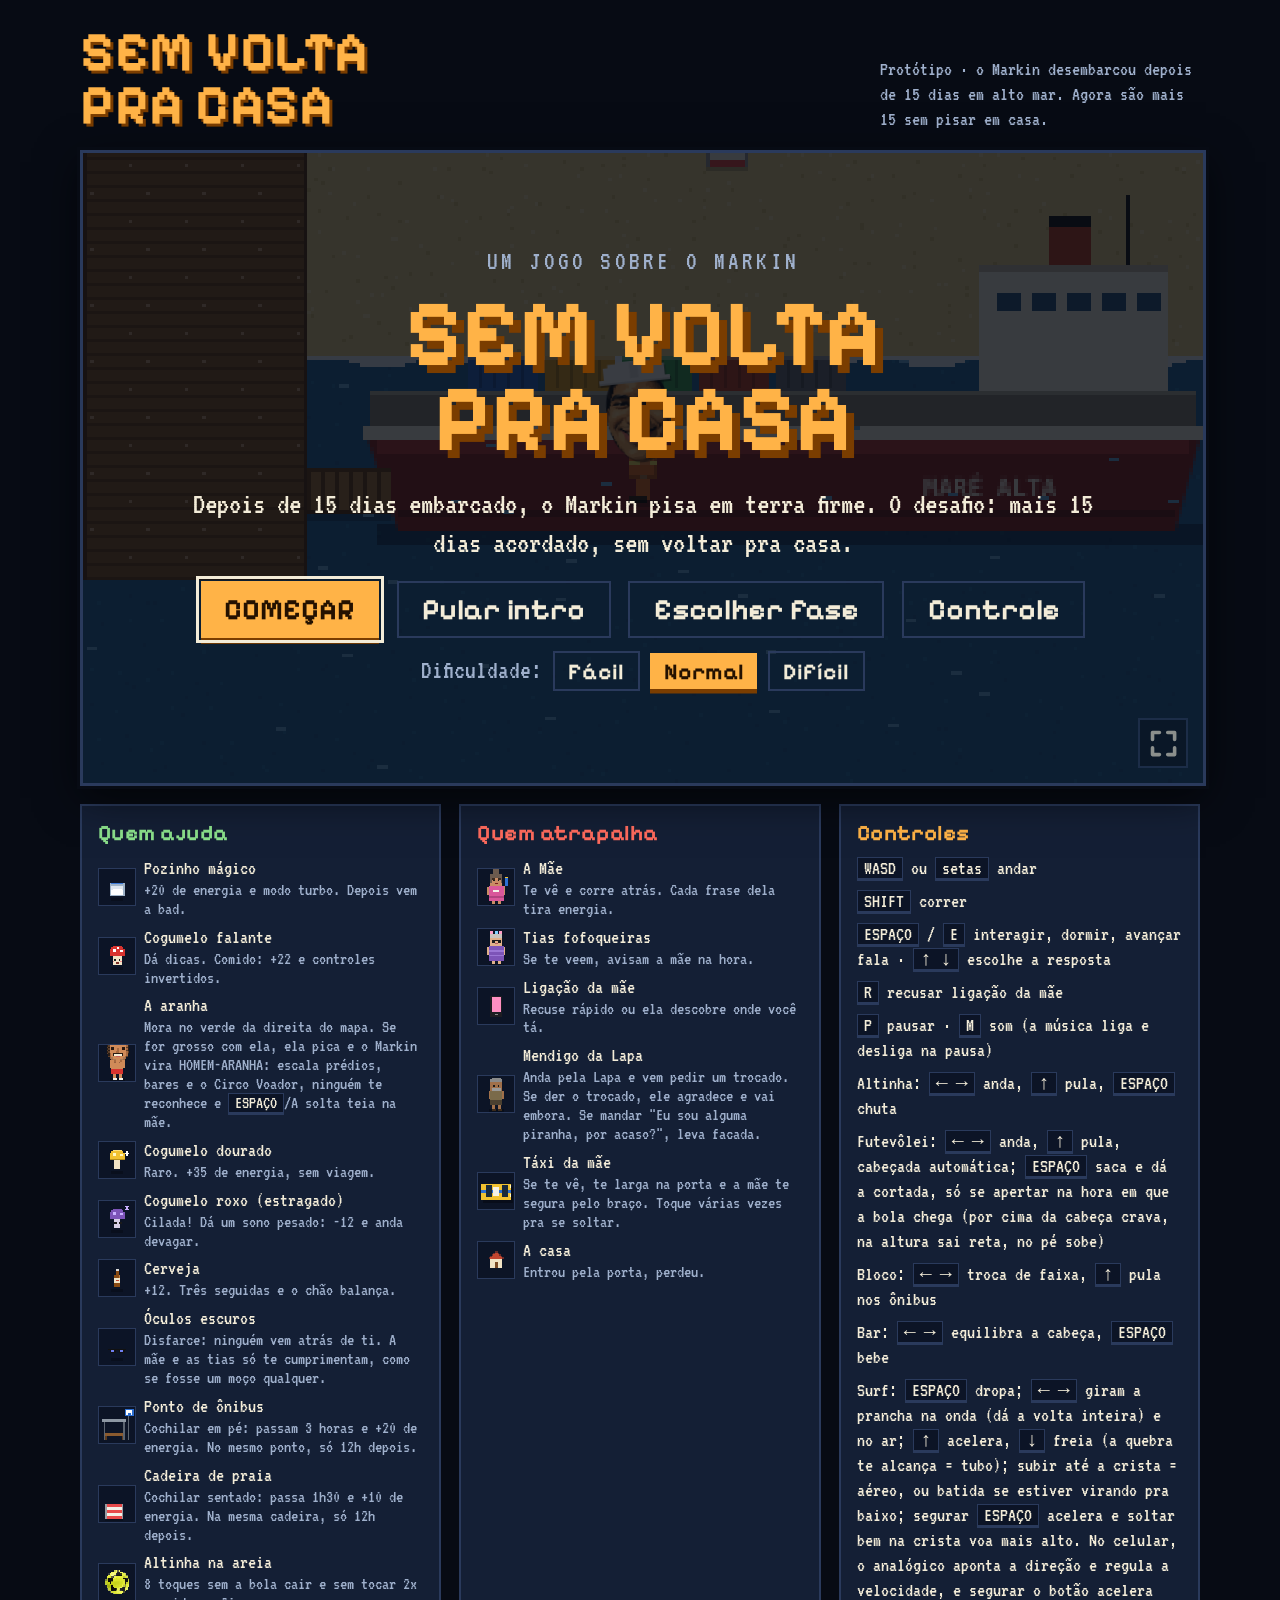
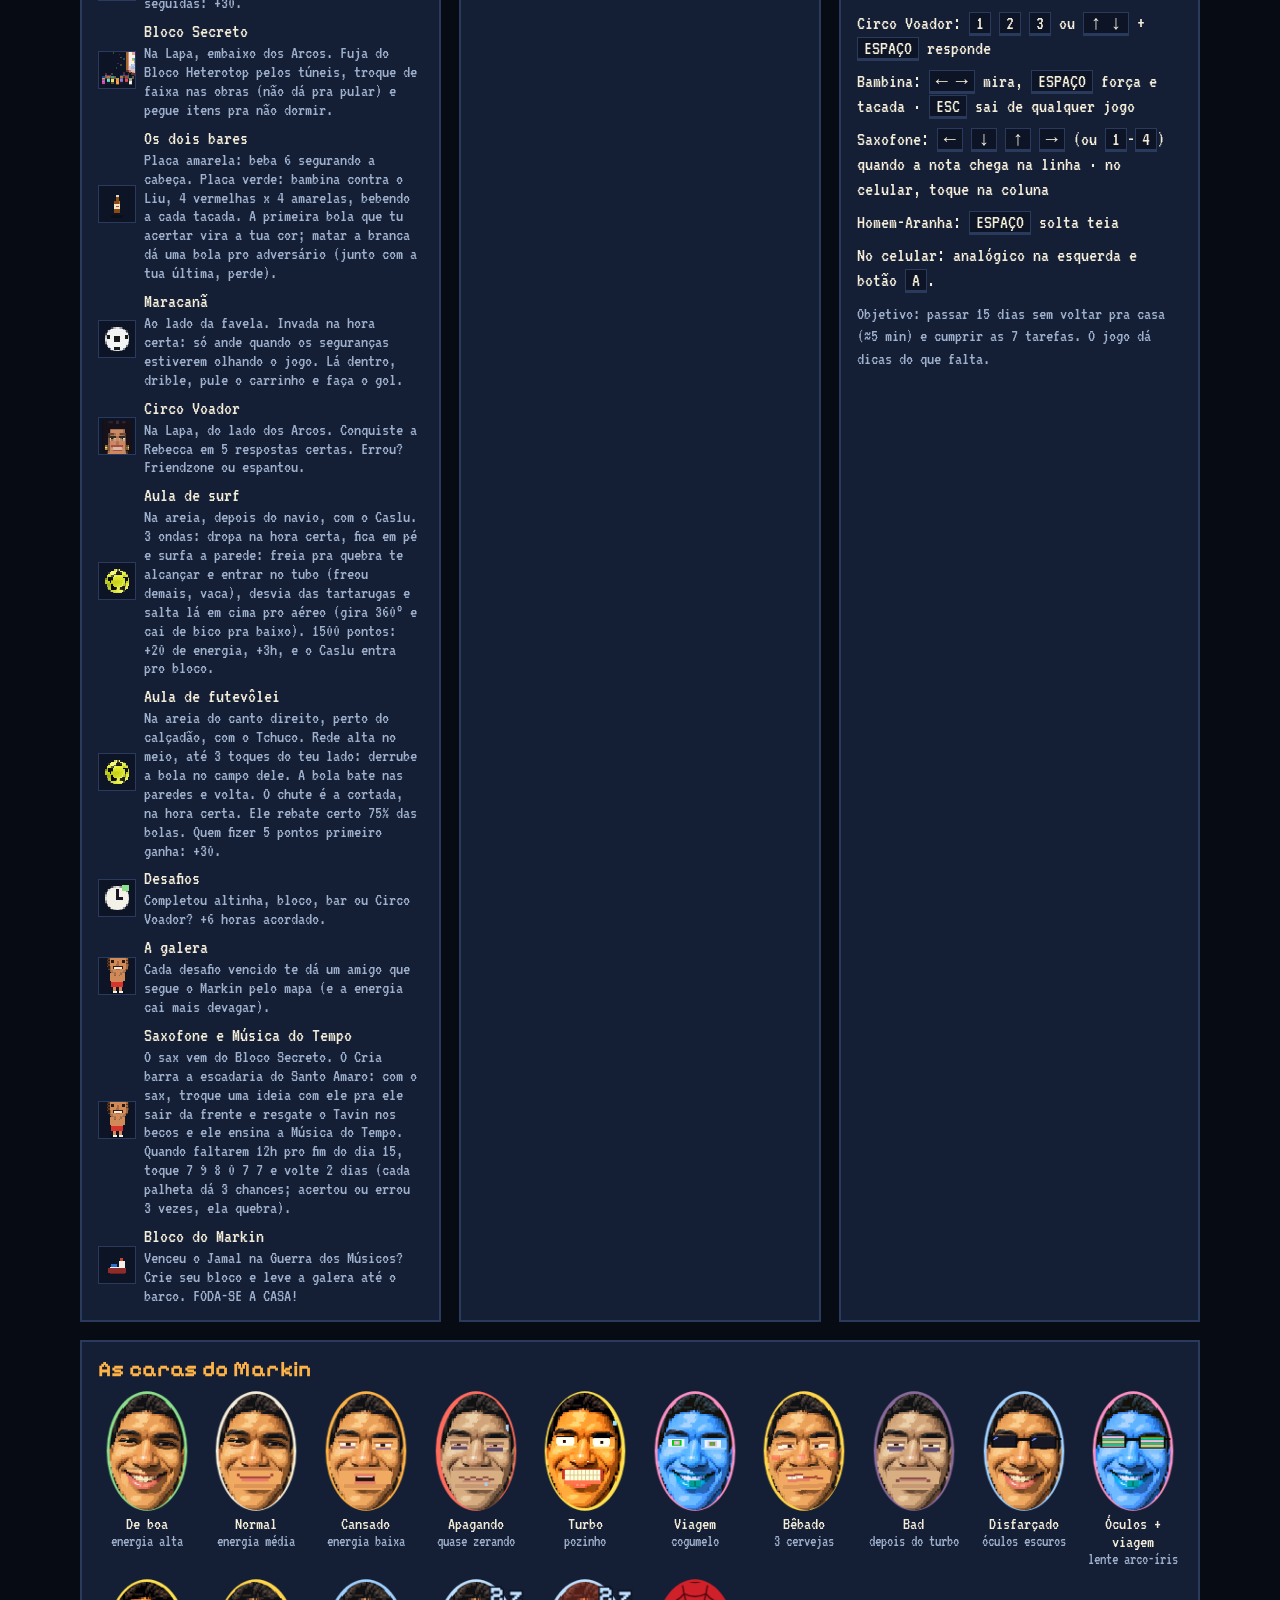
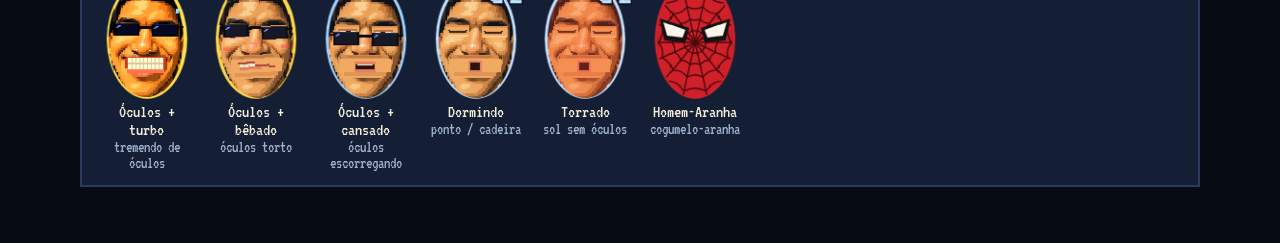
==== commit b8b1e18d: "Diálogos de apresentação: falas novas dos amigos e nomes trocados Amarante→Amara, Professor Arthur→T" ====
--- a/fonte/index.html
+++ b/fonte/index.html
@@ -121,8 +121,8 @@
         <li><canvas data-spr="beer" width="18" height="18"></canvas><div><b>Os dois bares</b><span>Placa amarela: beba 6 segurando a cabeça. Placa verde: bambina contra o Liu, 4 vermelhas x 4 amarelas, bebendo a cada tacada. A primeira bola que tu acertar vira a tua cor; matar a branca dá uma bola pro adversário (junto com a tua última, perde).</span></div></li>
         <li><canvas data-spr="maraca" width="18" height="18"></canvas><div><b>Maracanã</b><span>Ao lado da favela. Invada na hora certa: só ande quando os seguranças estiverem olhando o jogo. Lá dentro, drible, pule o carrinho e faça o gol.</span></div></li>
         <li><canvas data-spr="festa" width="18" height="18"></canvas><div><b>Circo Voador</b><span>Na Lapa, do lado dos Arcos. Conquiste a Rebecca em 5 respostas certas. Errou? Friendzone ou espantou.</span></div></li>
-        <li><canvas data-spr="ball" width="18" height="18"></canvas><div><b>Aula de surf</b><span>Na areia, depois do navio, com o Lucas. 3 ondas: dropa na hora certa, fica em pé e surfa a parede: freia pra quebra te alcançar e entrar no tubo (freou demais, vaca), desvia das tartarugas e salta lá em cima pro aéreo (gira 360° e cai de bico pra baixo). 1500 pontos: +20 de energia, +3h, e o Lucas entra pro bloco.</span></div></li>
-        <li><canvas data-spr="ball" width="18" height="18"></canvas><div><b>Aula de futevôlei</b><span>Na areia do canto direito, perto do calçadão, com o Professor Arthur. Rede alta no meio, até 3 toques do teu lado: derrube a bola no campo dele. A bola bate nas paredes e volta. O chute é a cortada, na hora certa. Ele rebate certo 75% das bolas. Quem fizer 5 pontos primeiro ganha: +30.</span></div></li>
+        <li><canvas data-spr="ball" width="18" height="18"></canvas><div><b>Aula de surf</b><span>Na areia, depois do navio, com o Caslu. 3 ondas: dropa na hora certa, fica em pé e surfa a parede: freia pra quebra te alcançar e entrar no tubo (freou demais, vaca), desvia das tartarugas e salta lá em cima pro aéreo (gira 360° e cai de bico pra baixo). 1500 pontos: +20 de energia, +3h, e o Caslu entra pro bloco.</span></div></li>
+        <li><canvas data-spr="ball" width="18" height="18"></canvas><div><b>Aula de futevôlei</b><span>Na areia do canto direito, perto do calçadão, com o Tchuco. Rede alta no meio, até 3 toques do teu lado: derrube a bola no campo dele. A bola bate nas paredes e volta. O chute é a cortada, na hora certa. Ele rebate certo 75% das bolas. Quem fizer 5 pontos primeiro ganha: +30.</span></div></li>
         <li><canvas data-spr="clock" width="18" height="18"></canvas><div><b>Desafios</b><span>Completou altinha, bloco, bar ou Circo Voador? +6 horas acordado.</span></div></li>
         <li><canvas data-spr="amigo" width="18" height="18"></canvas><div><b>A galera</b><span>Cada desafio vencido te dá um amigo que segue o Markin pelo mapa (e a energia cai mais devagar).</span></div></li>
         
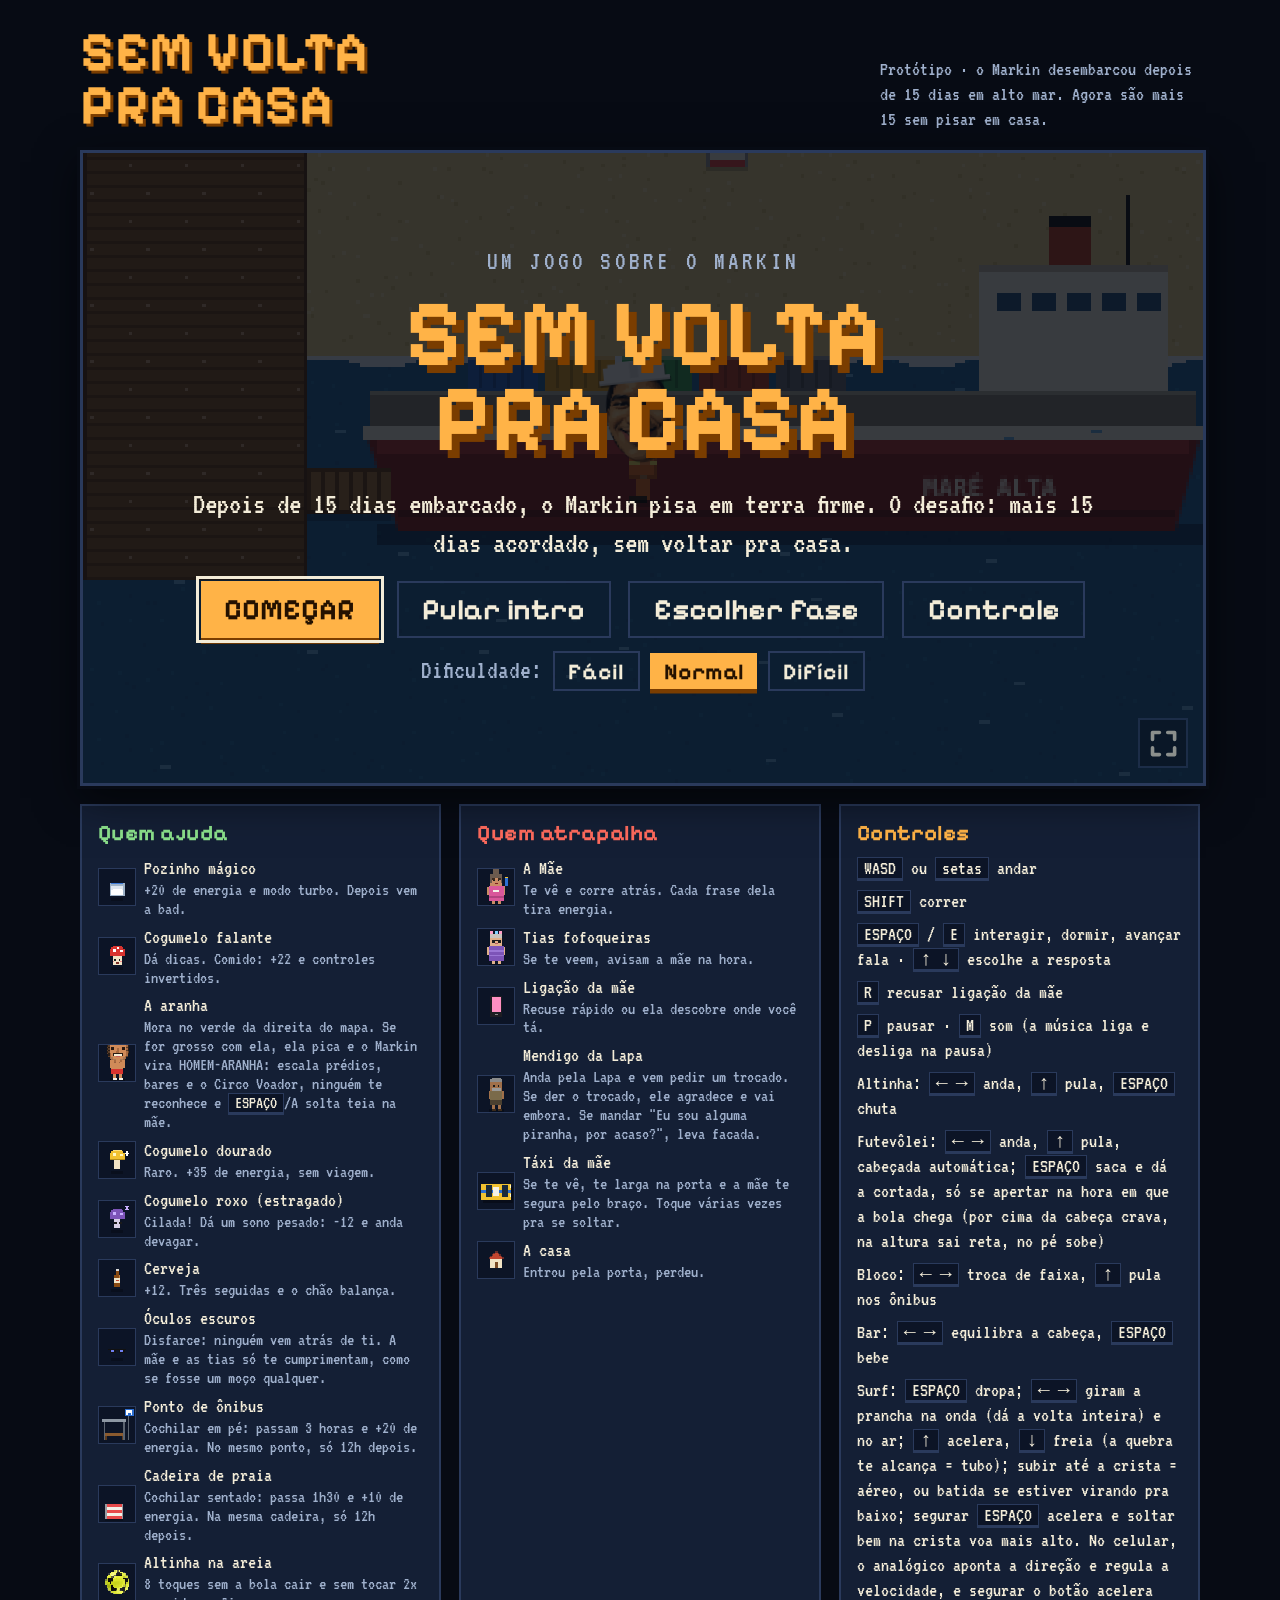
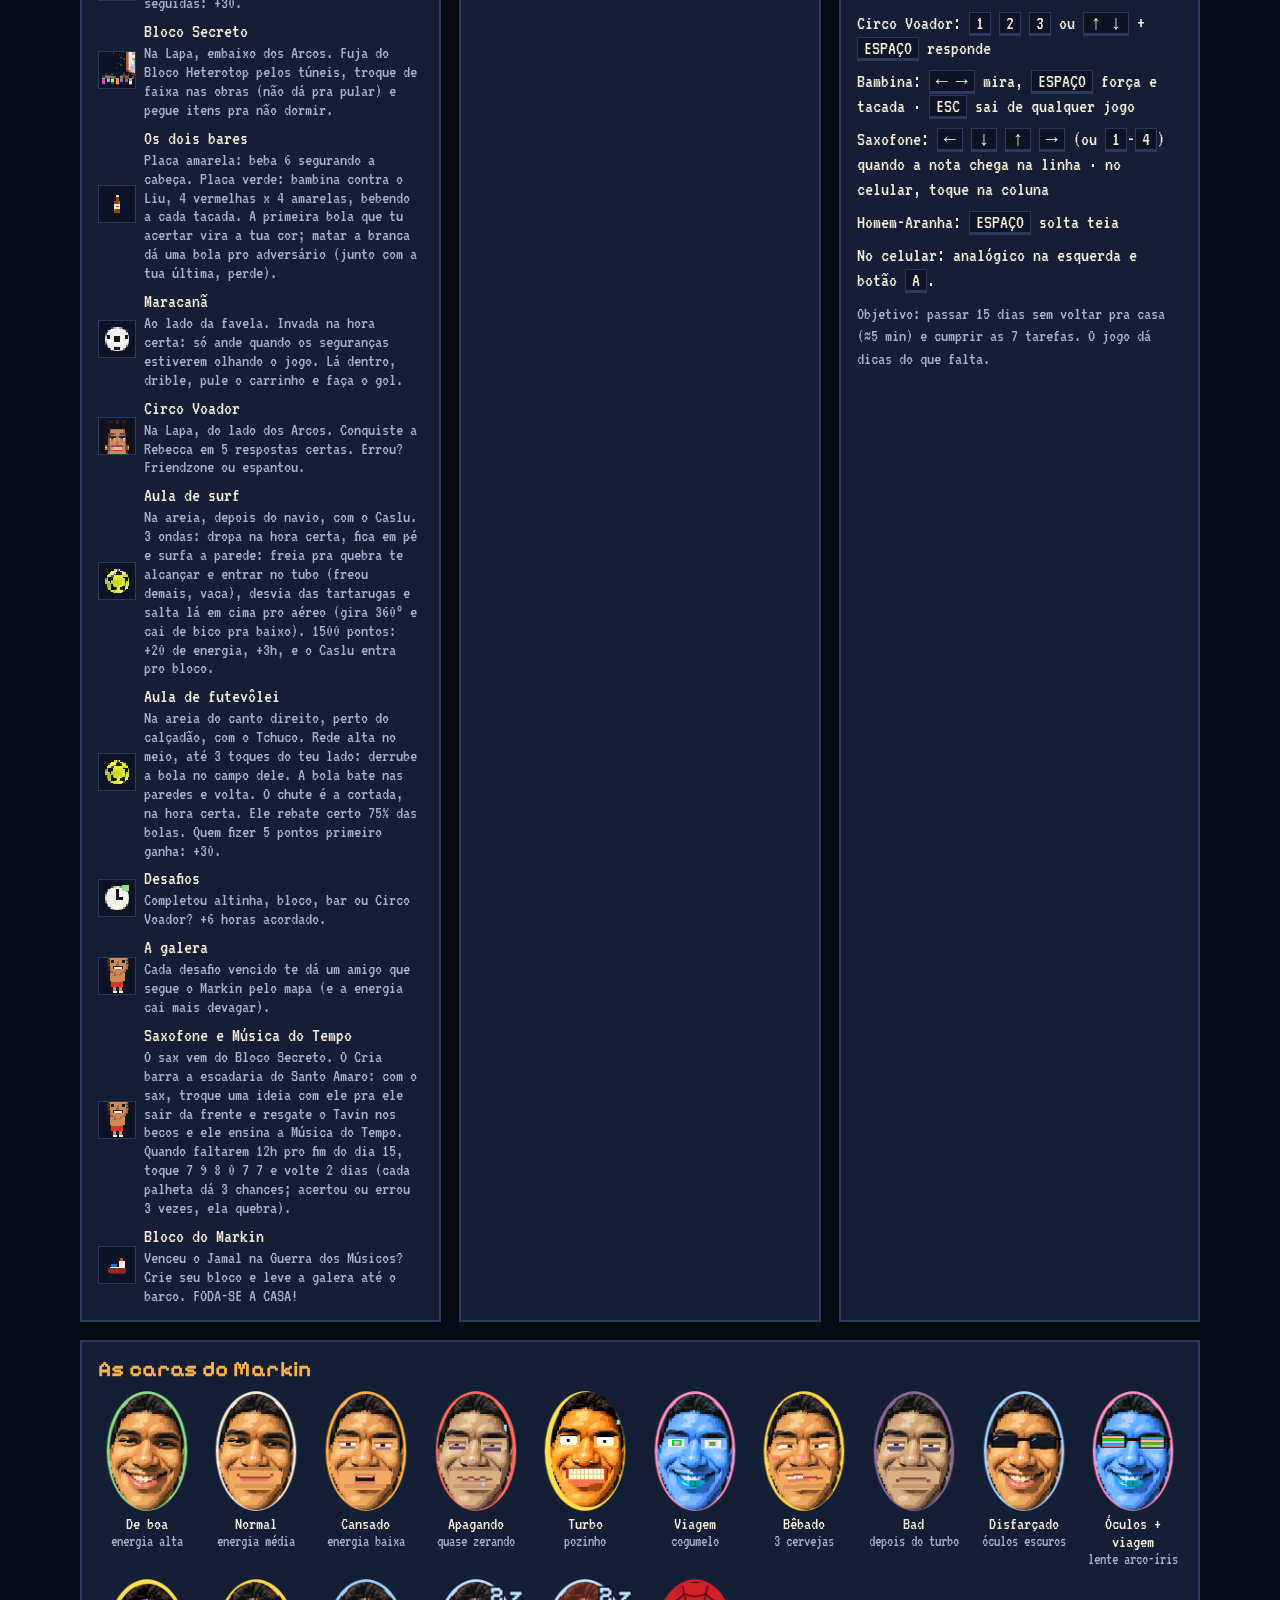
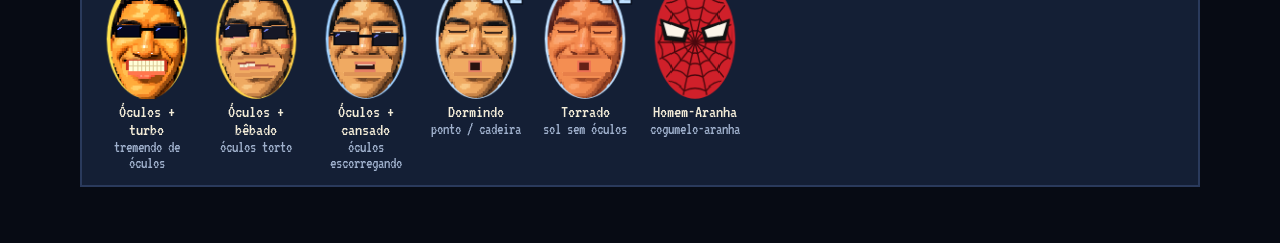
==== commit cb4a442e: "Troca de dia vira nascer do sol com galo cantando A íris preta e o coração batendo pareciam o Markin" ====
--- a/fonte/index.html
+++ b/fonte/index.html
@@ -172,6 +172,6 @@
 
 <script src="assets.js?v=2026-10-07n"></script>
 <script src="mapa/mapa.js?v=2026-10-07c"></script>
-<script src="jogo.js?v=2026-10-07o"></script>
+<script src="jogo.js?v=2026-10-07p"></script>
 
 </body></html>
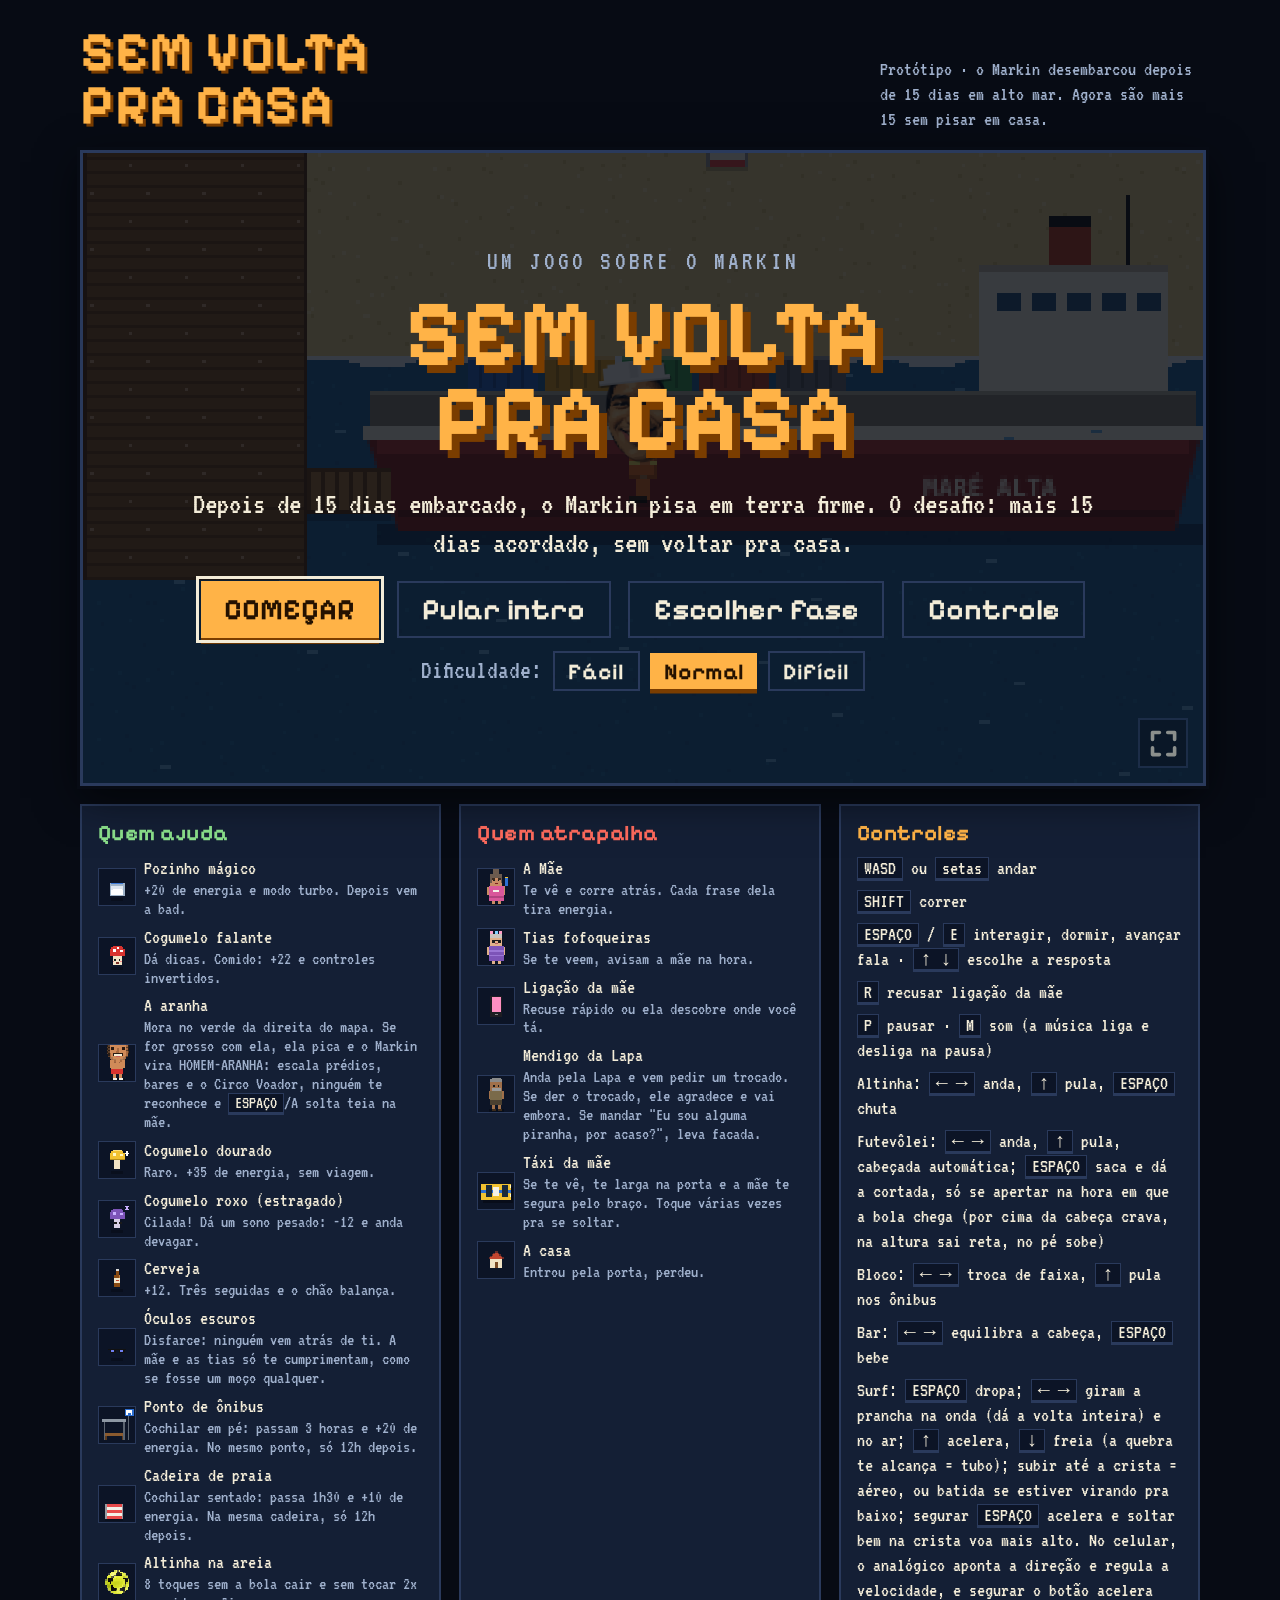
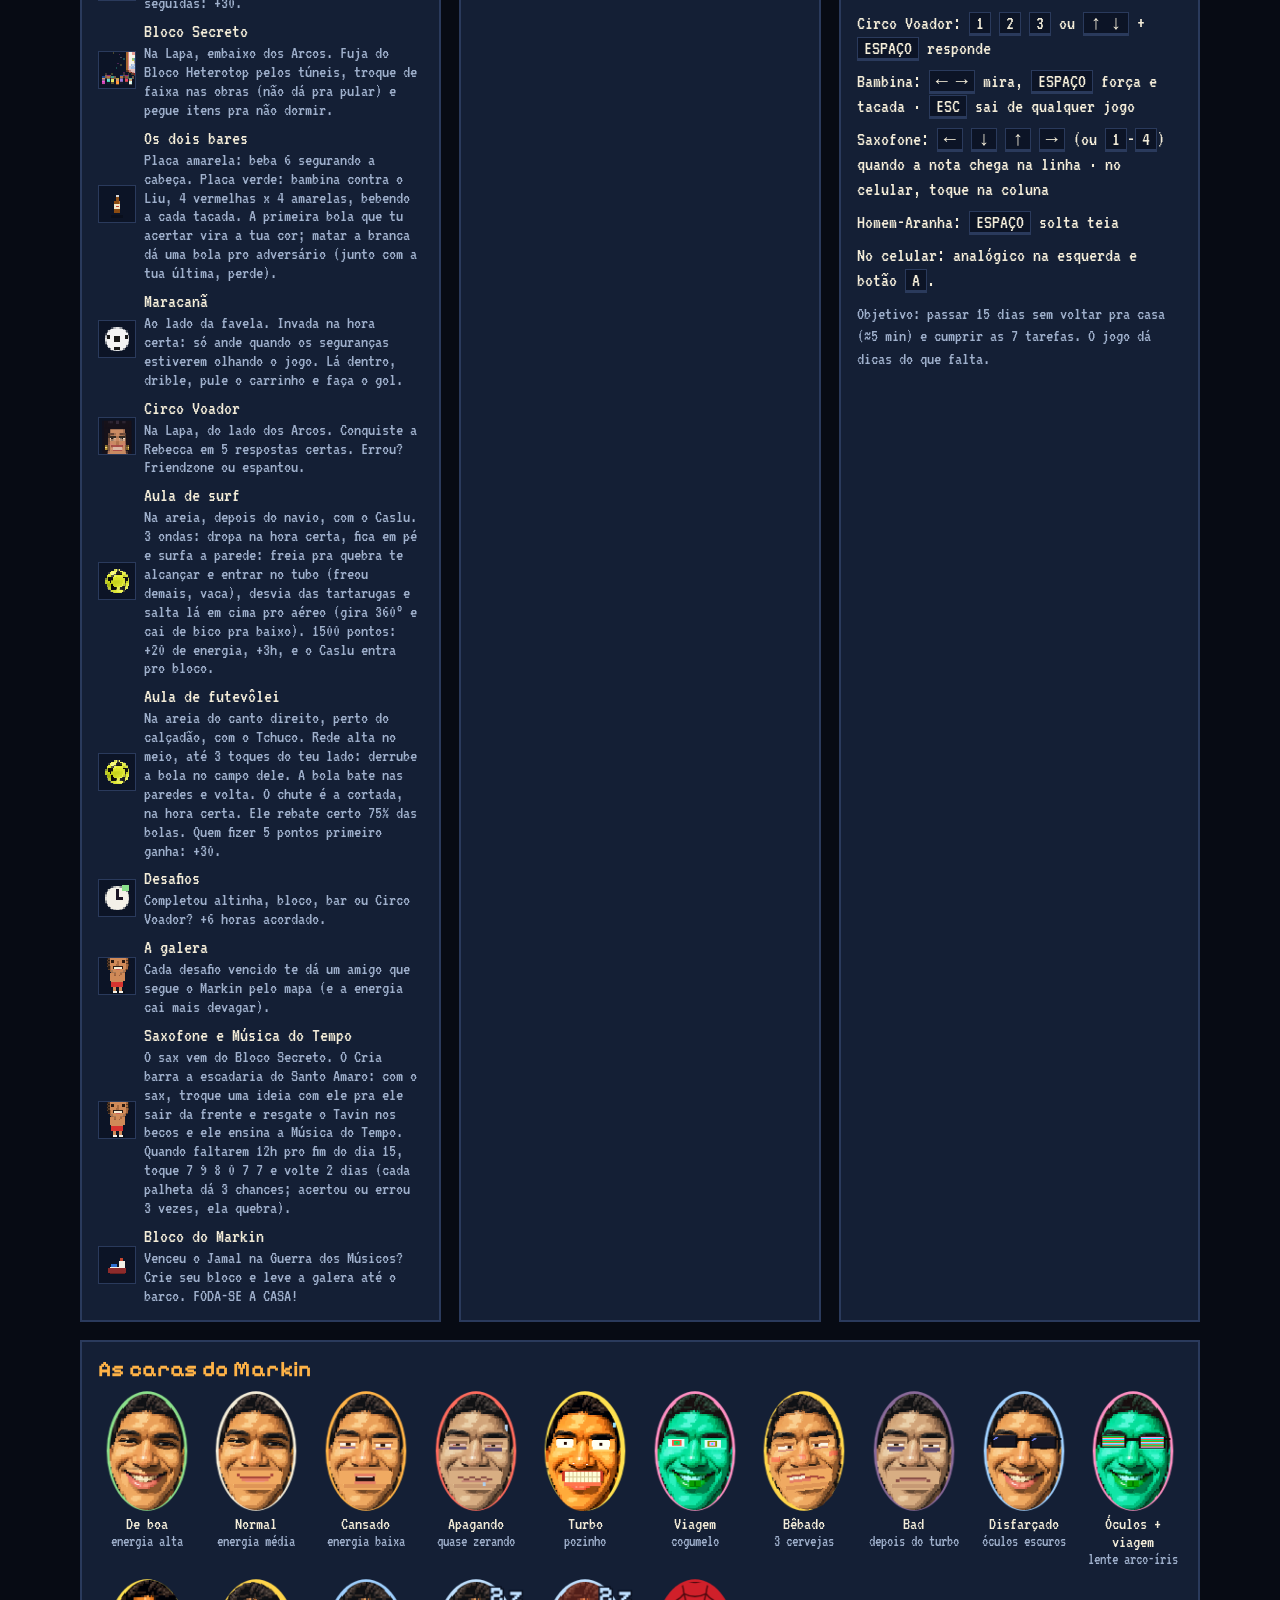
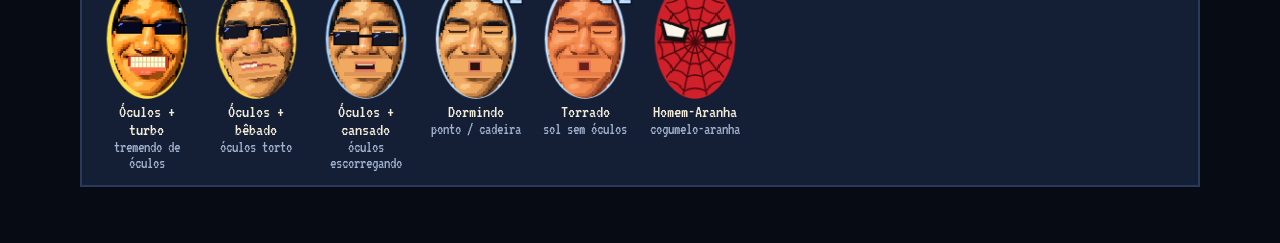
==== commit be464b78: "Volta a troca de dia como era (íris preta e coração batendo) Reverte cb4a442.  Co-Authored-By: Claud" ====
--- a/fonte/index.html
+++ b/fonte/index.html
@@ -172,6 +172,6 @@
 
 <script src="assets.js?v=2026-10-07n"></script>
 <script src="mapa/mapa.js?v=2026-10-07c"></script>
-<script src="jogo.js?v=2026-10-07p"></script>
+<script src="jogo.js?v=2026-10-07o"></script>
 
 </body></html>
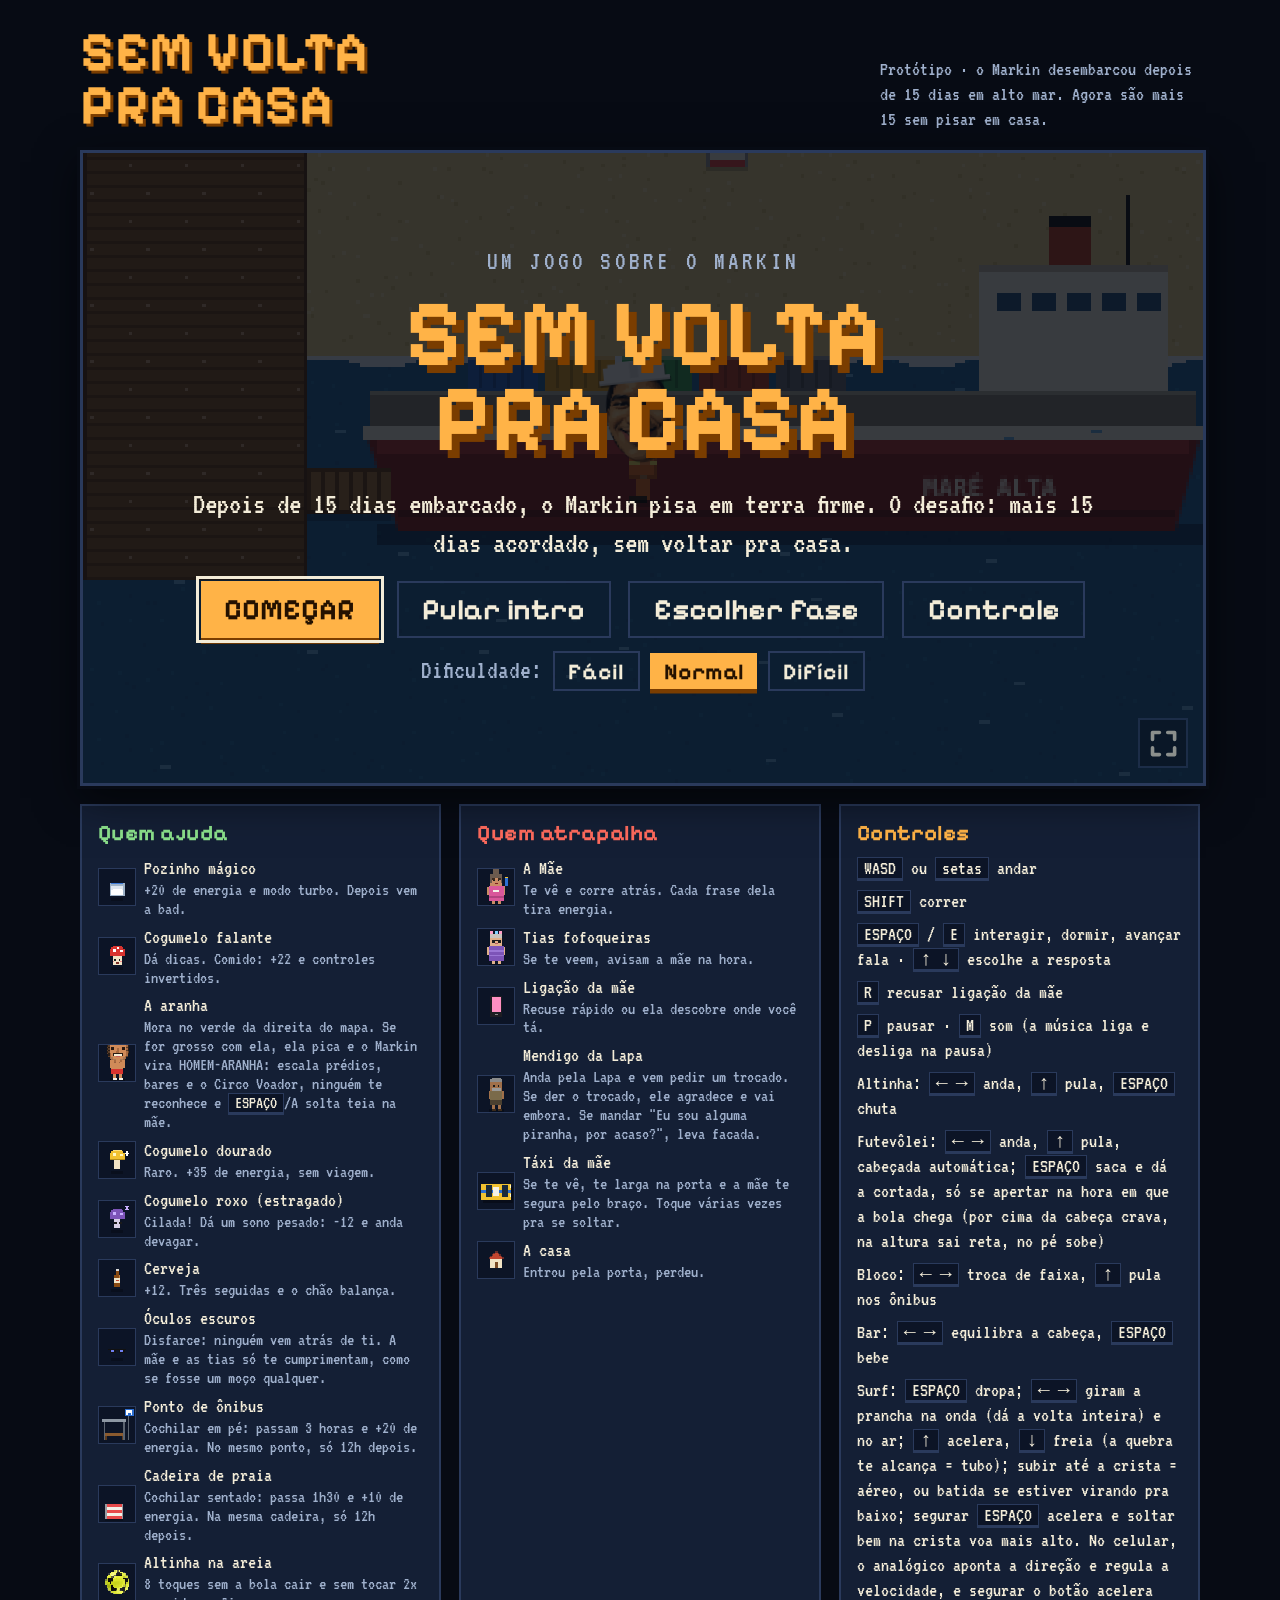
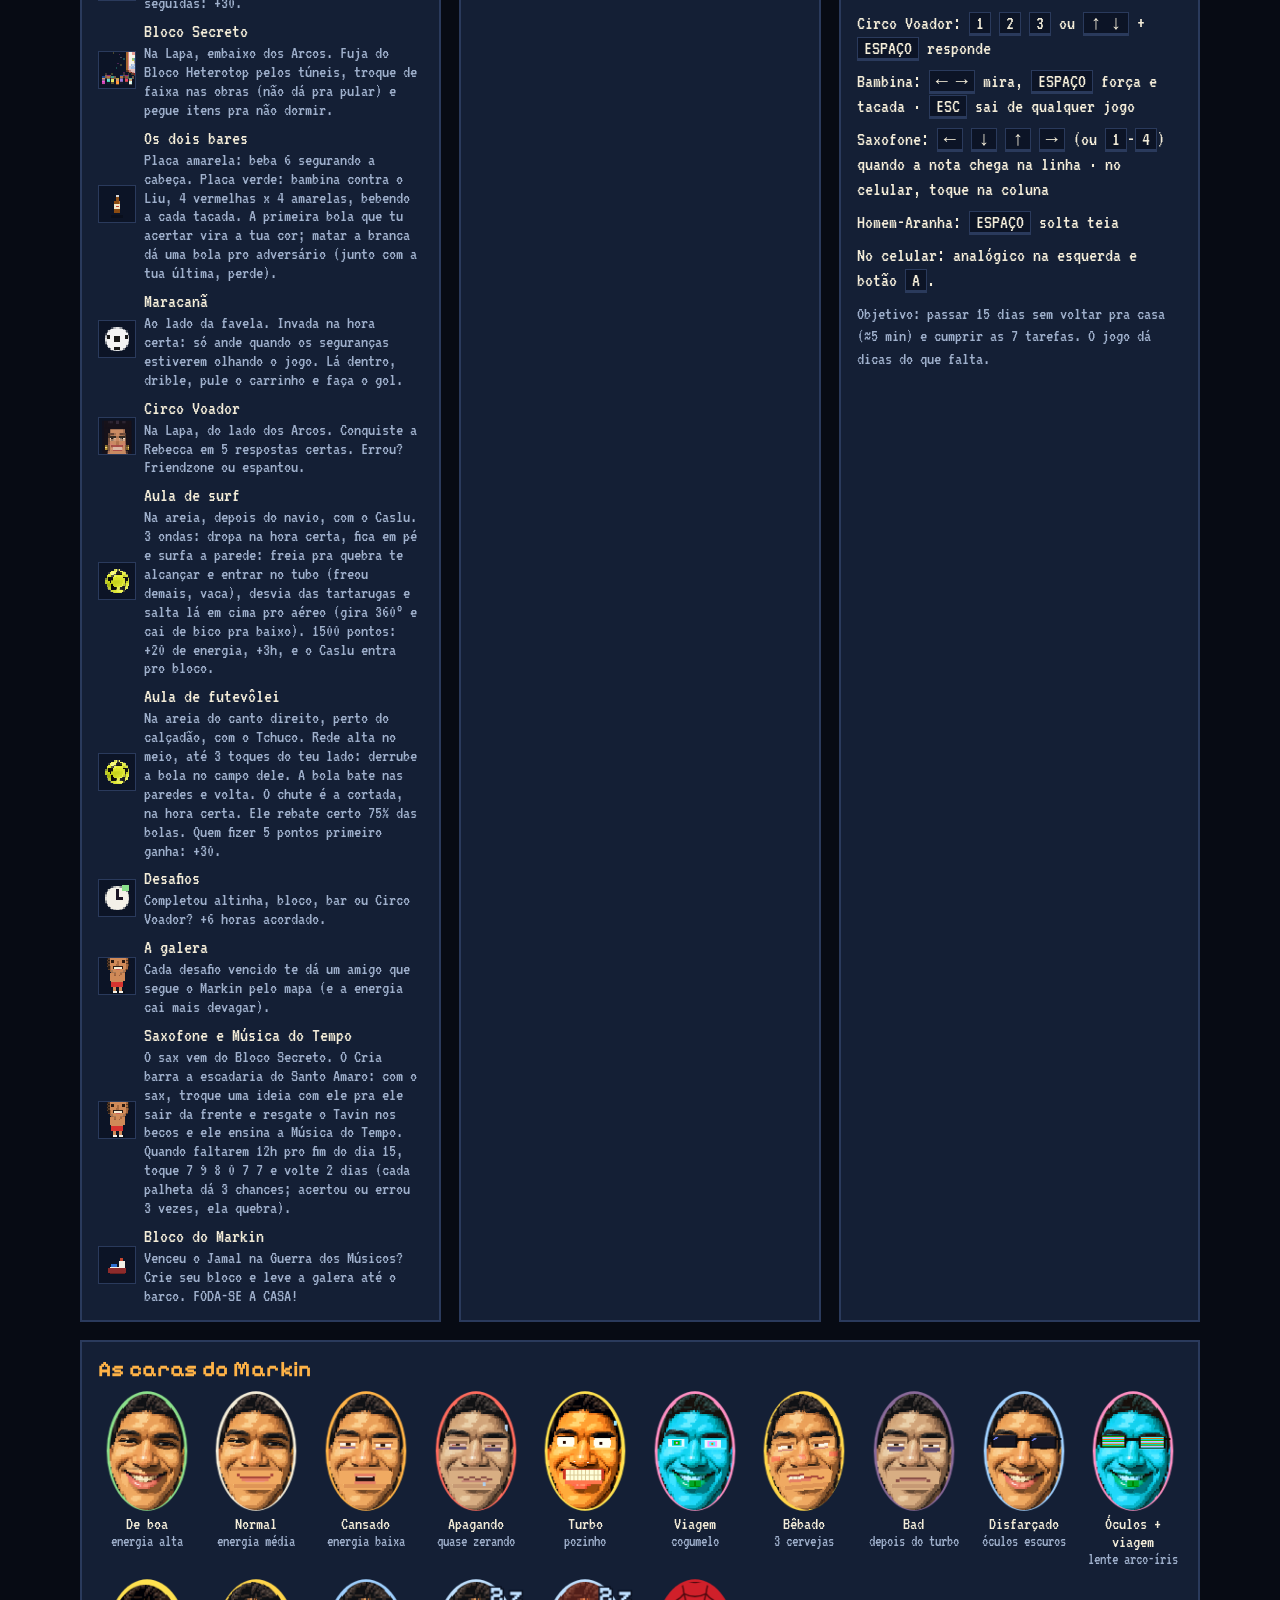
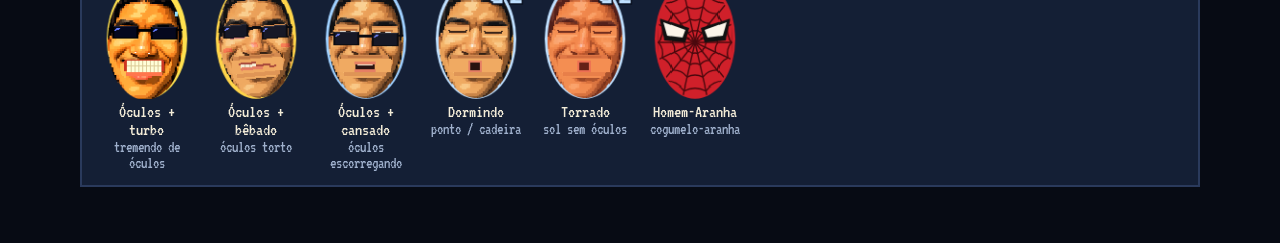
==== commit 615d3a46: "Troca de dia: tela escurece inteira e clareia com o galo cantando Sai a íris preta fechando em volta" ====
--- a/fonte/index.html
+++ b/fonte/index.html
@@ -172,6 +172,6 @@
 
 <script src="assets.js?v=2026-10-07n"></script>
 <script src="mapa/mapa.js?v=2026-10-07c"></script>
-<script src="jogo.js?v=2026-10-07o"></script>
+<script src="jogo.js?v=2026-10-07q"></script>
 
 </body></html>
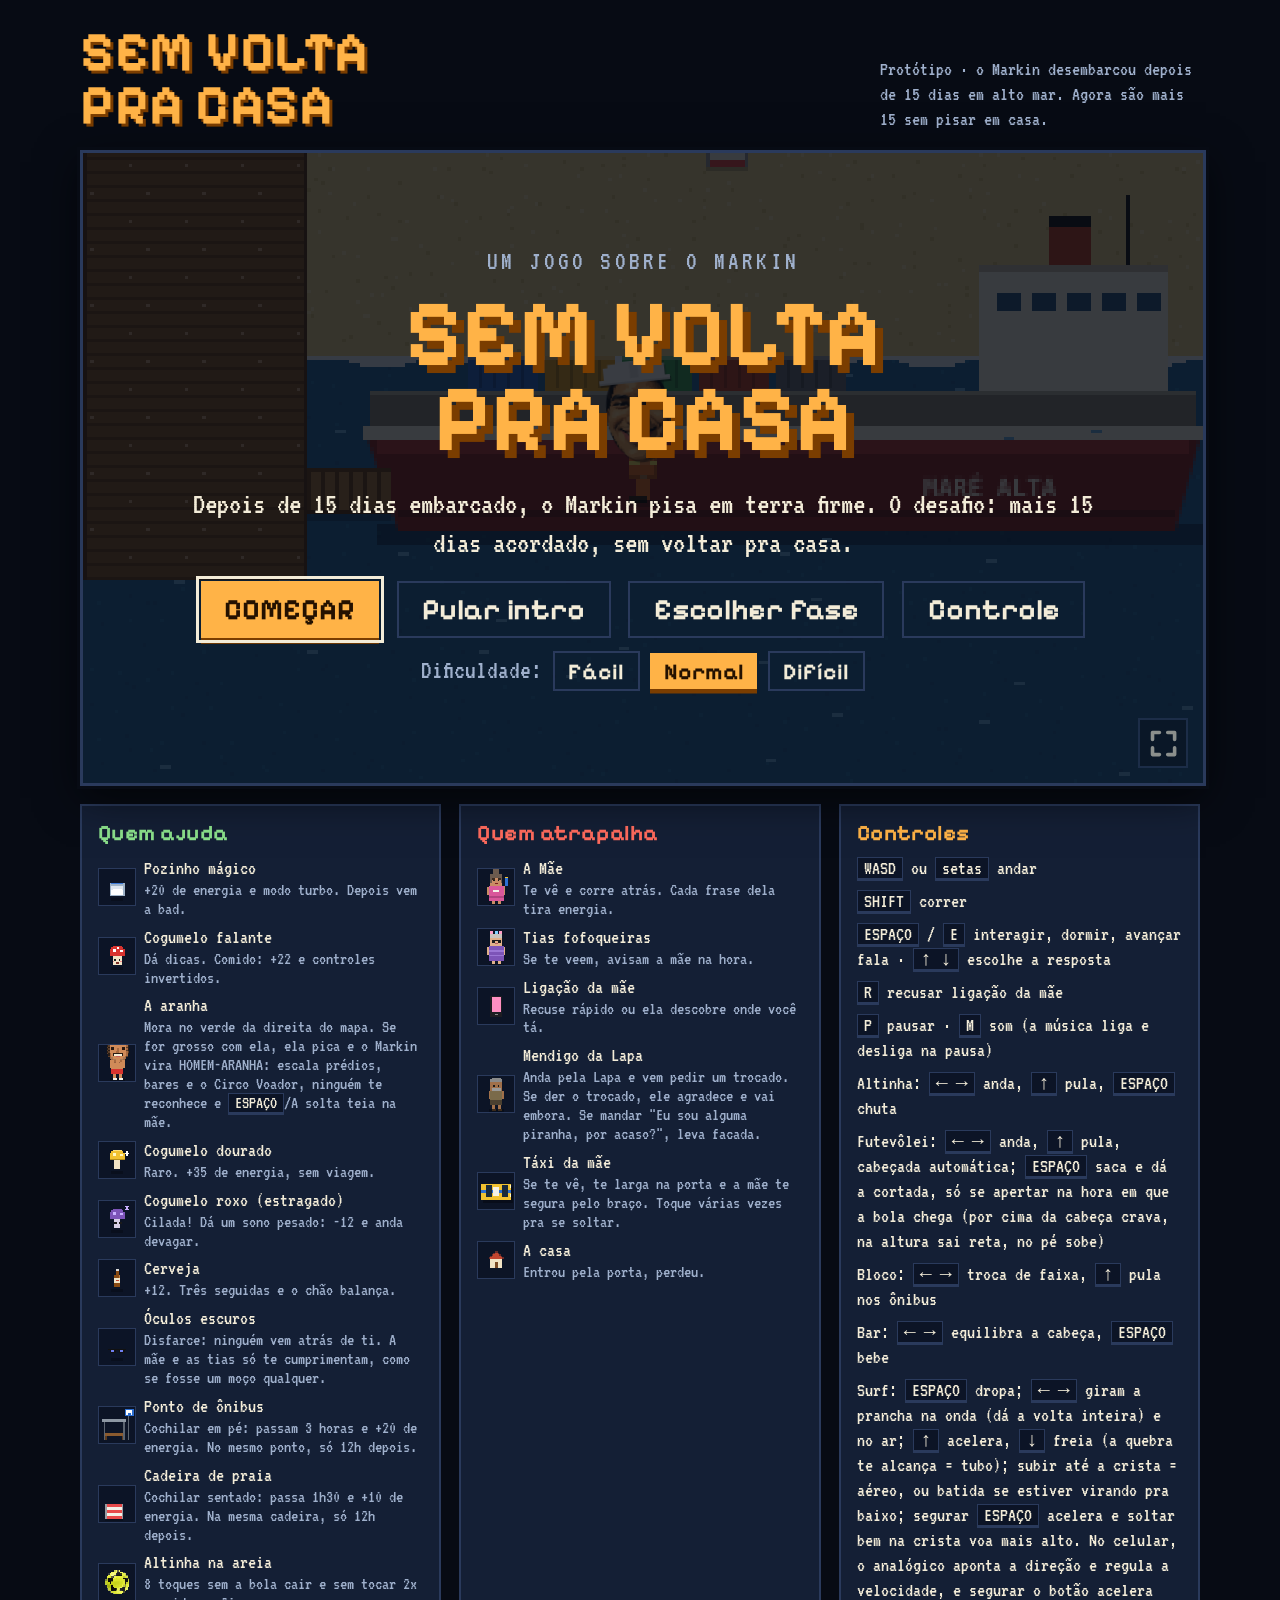
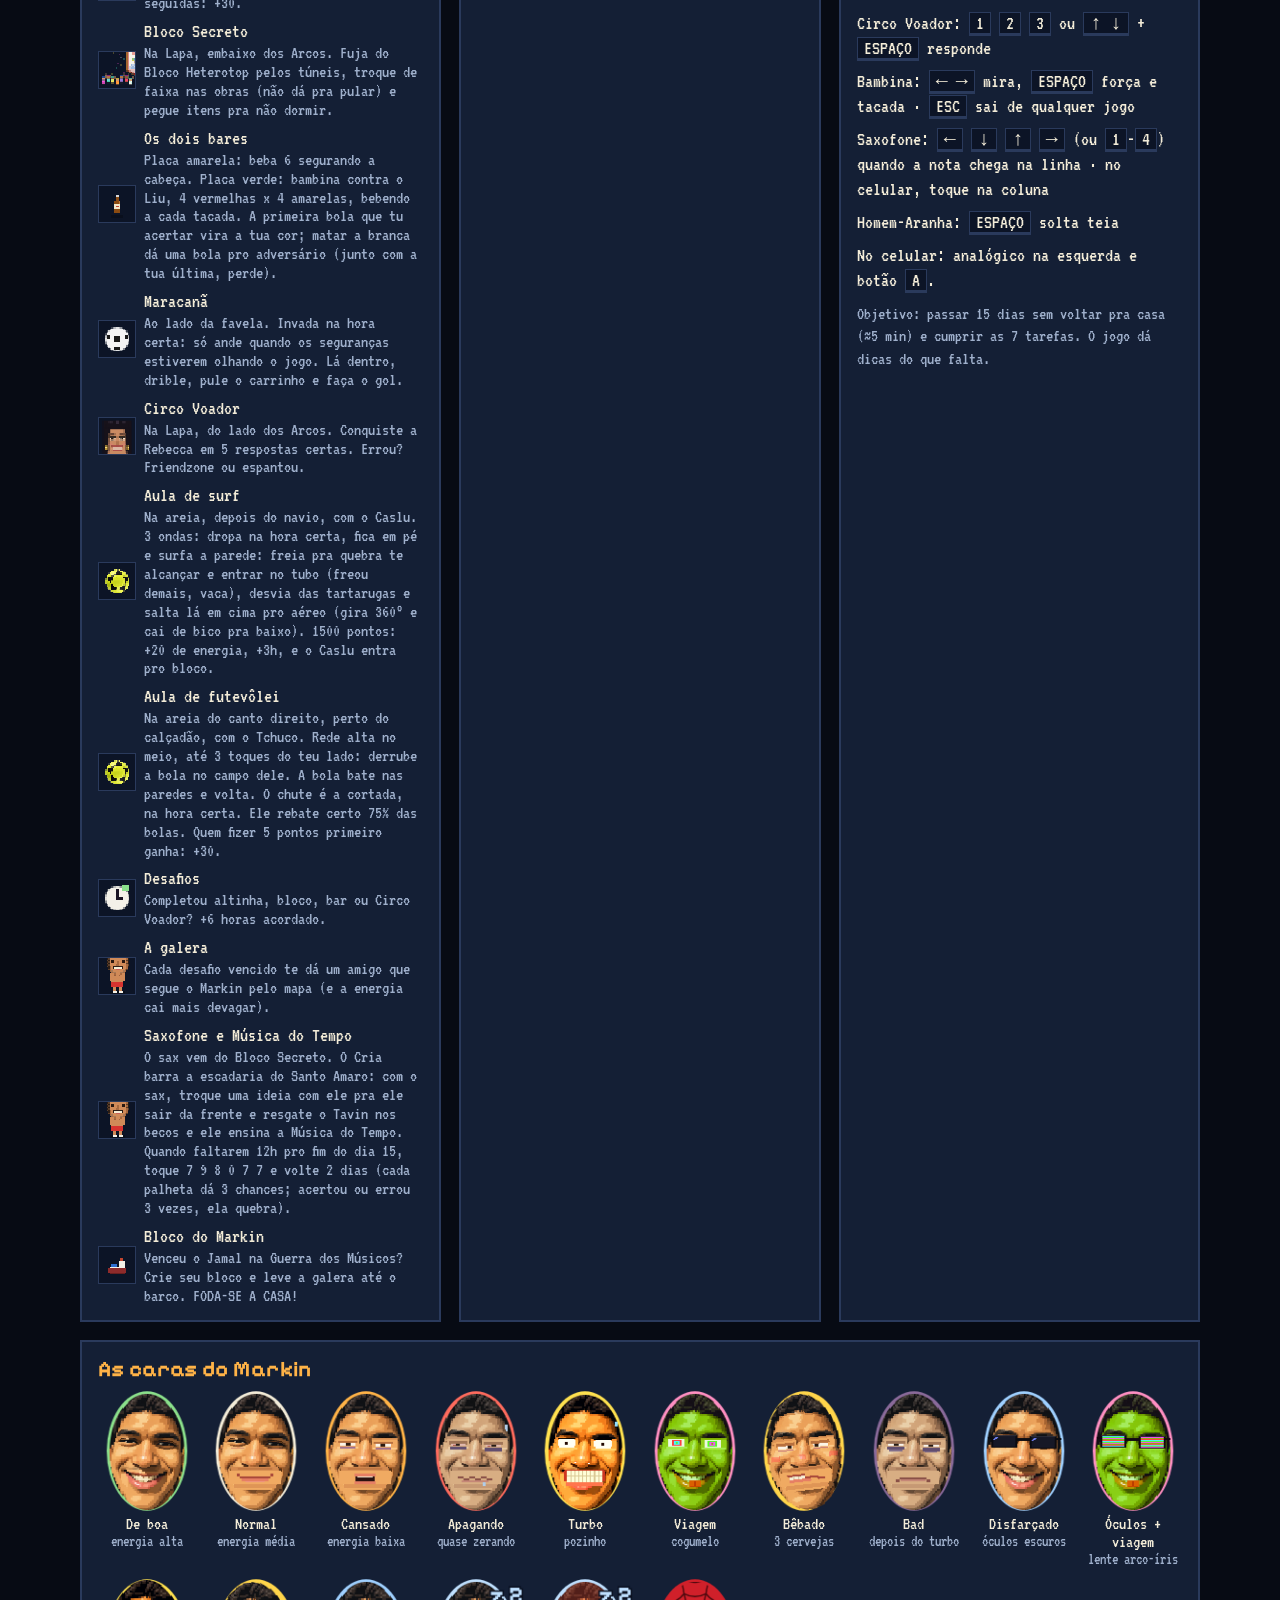
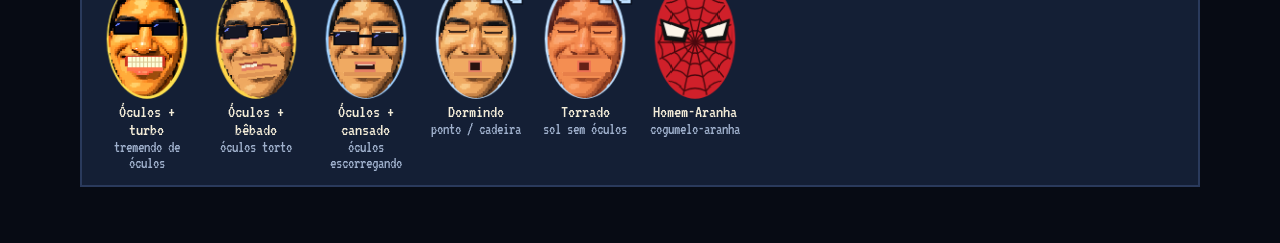
==== commit 36979d93: "Volta a troca de dia como era (íris preta e coração batendo) Reverte 615d3a4 (escurecer inteiro + ga" ====
--- a/fonte/index.html
+++ b/fonte/index.html
@@ -172,6 +172,6 @@
 
 <script src="assets.js?v=2026-10-07n"></script>
 <script src="mapa/mapa.js?v=2026-10-07c"></script>
-<script src="jogo.js?v=2026-10-07q"></script>
+<script src="jogo.js?v=2026-10-07o"></script>
 
 </body></html>
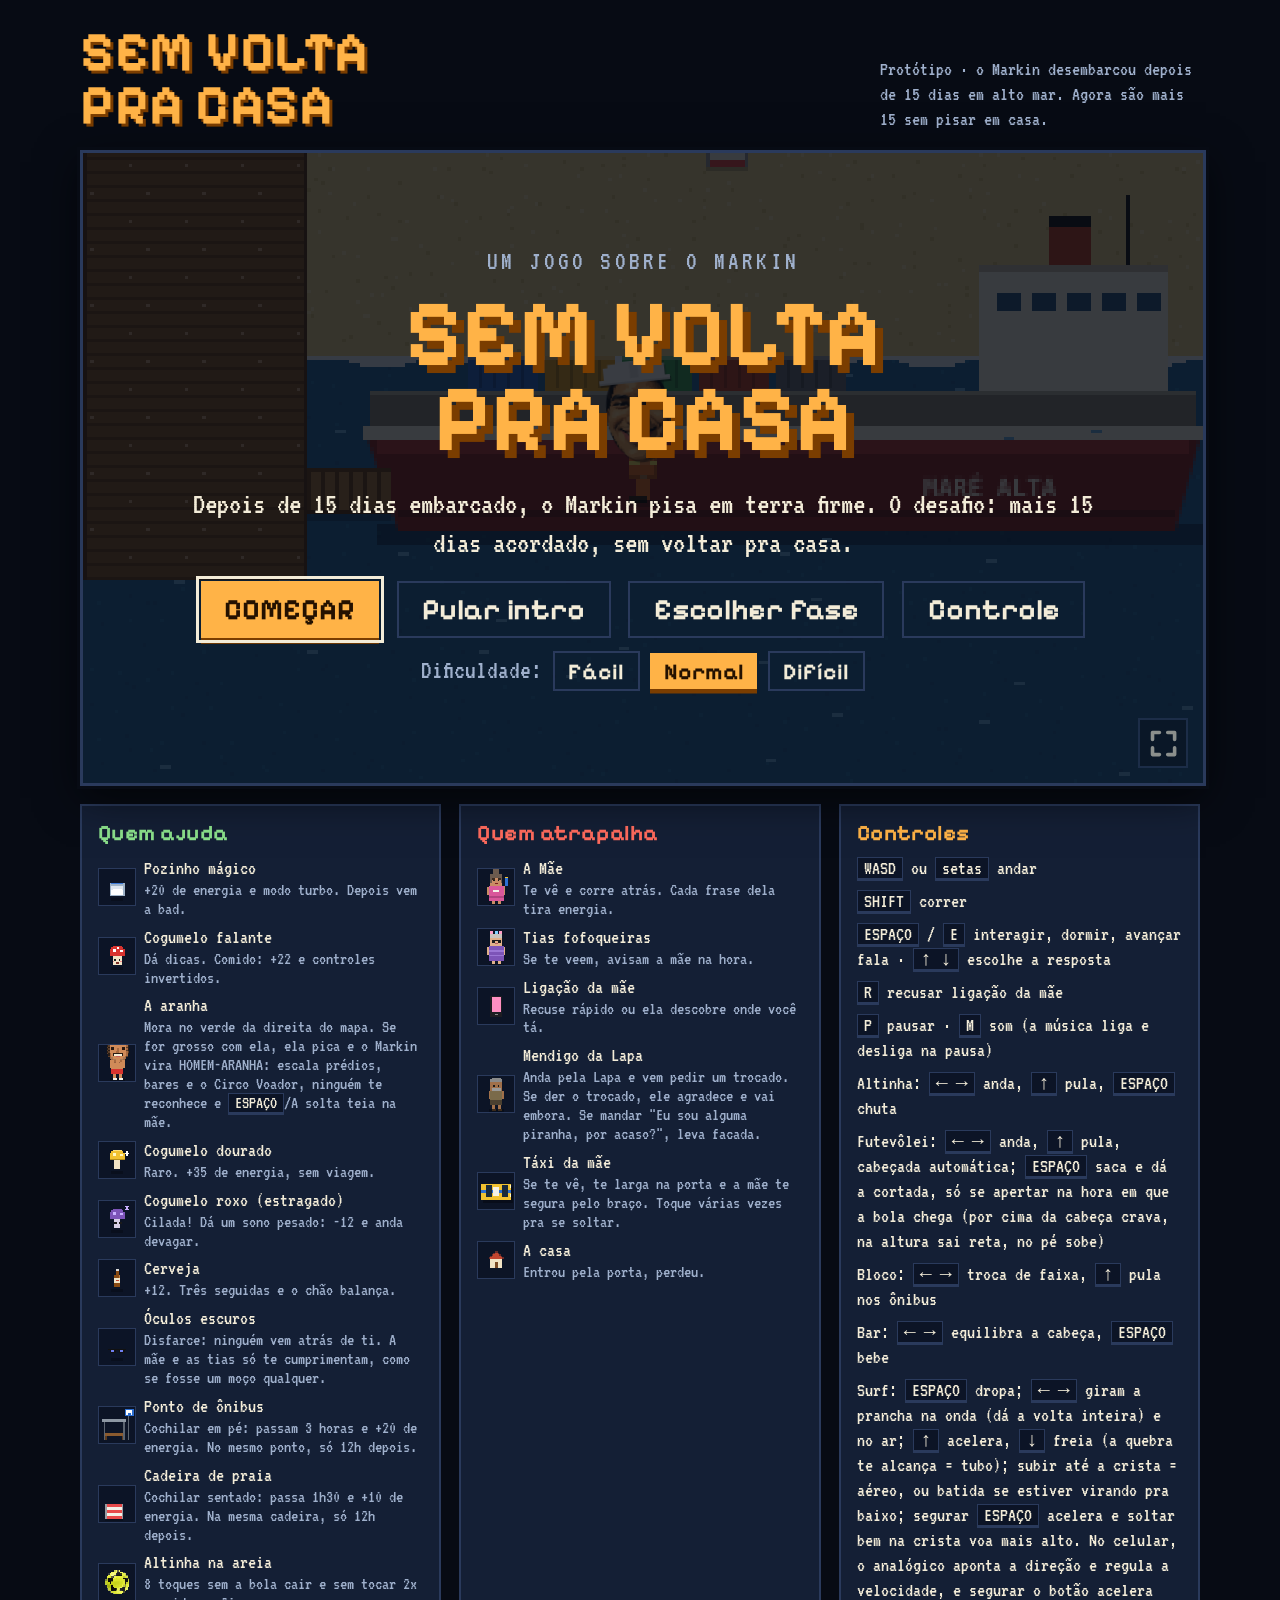
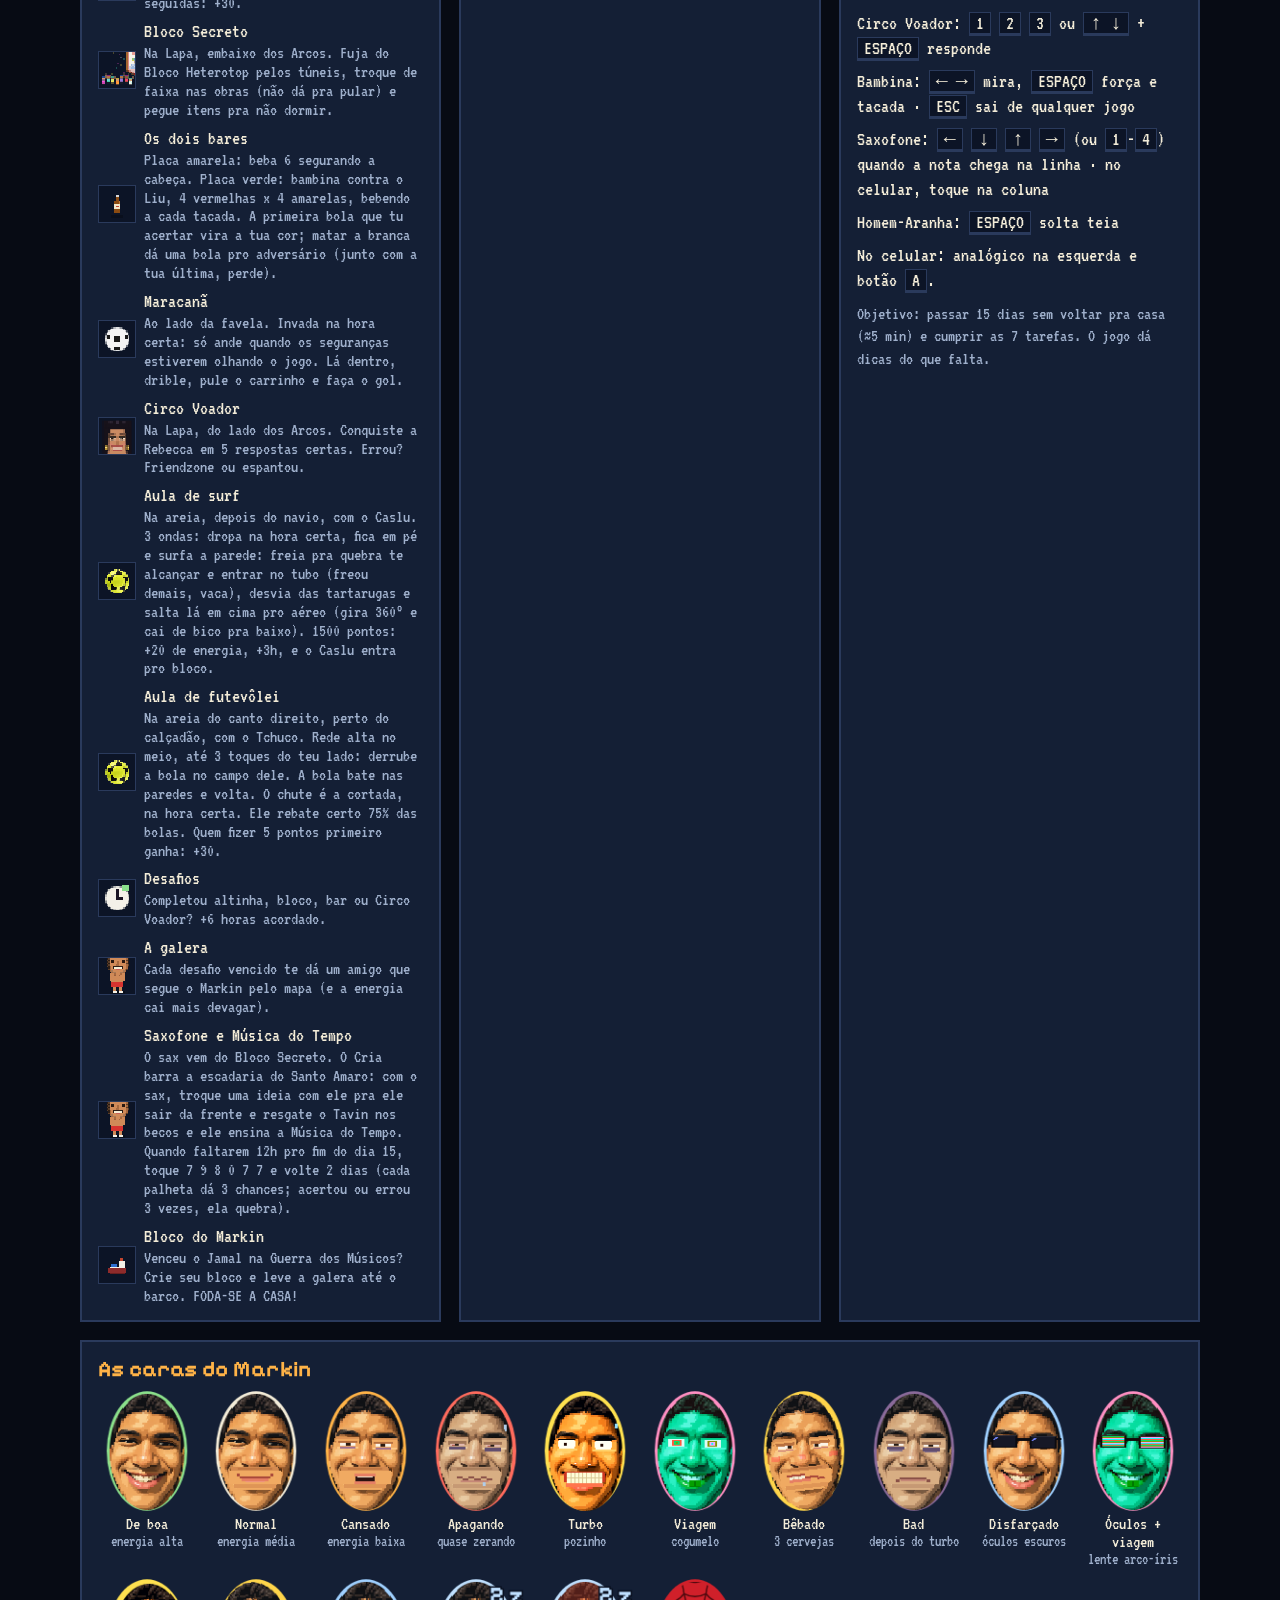
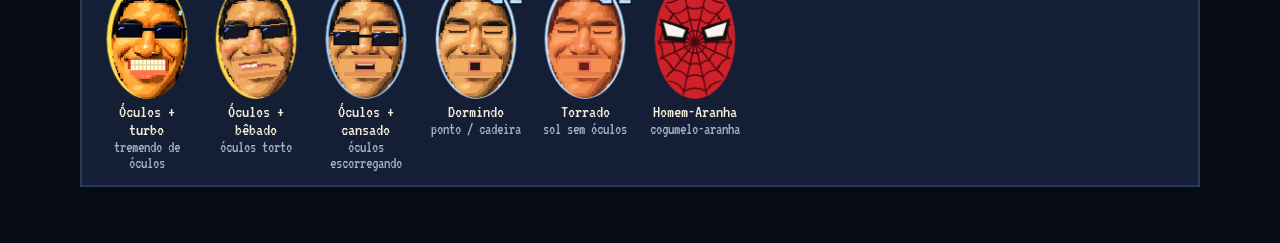
==== commit a16989d6: "Táxi da mãe larga o Markin do outro lado da rua de casa Co-Authored-By: Claude Opus 5.5 <noreply@ant" ====
--- a/fonte/index.html
+++ b/fonte/index.html
@@ -172,6 +172,6 @@
 
 <script src="assets.js?v=2026-10-07n"></script>
 <script src="mapa/mapa.js?v=2026-10-07c"></script>
-<script src="jogo.js?v=2026-10-07o"></script>
+<script src="jogo.js?v=2026-10-09a"></script>
 
 </body></html>
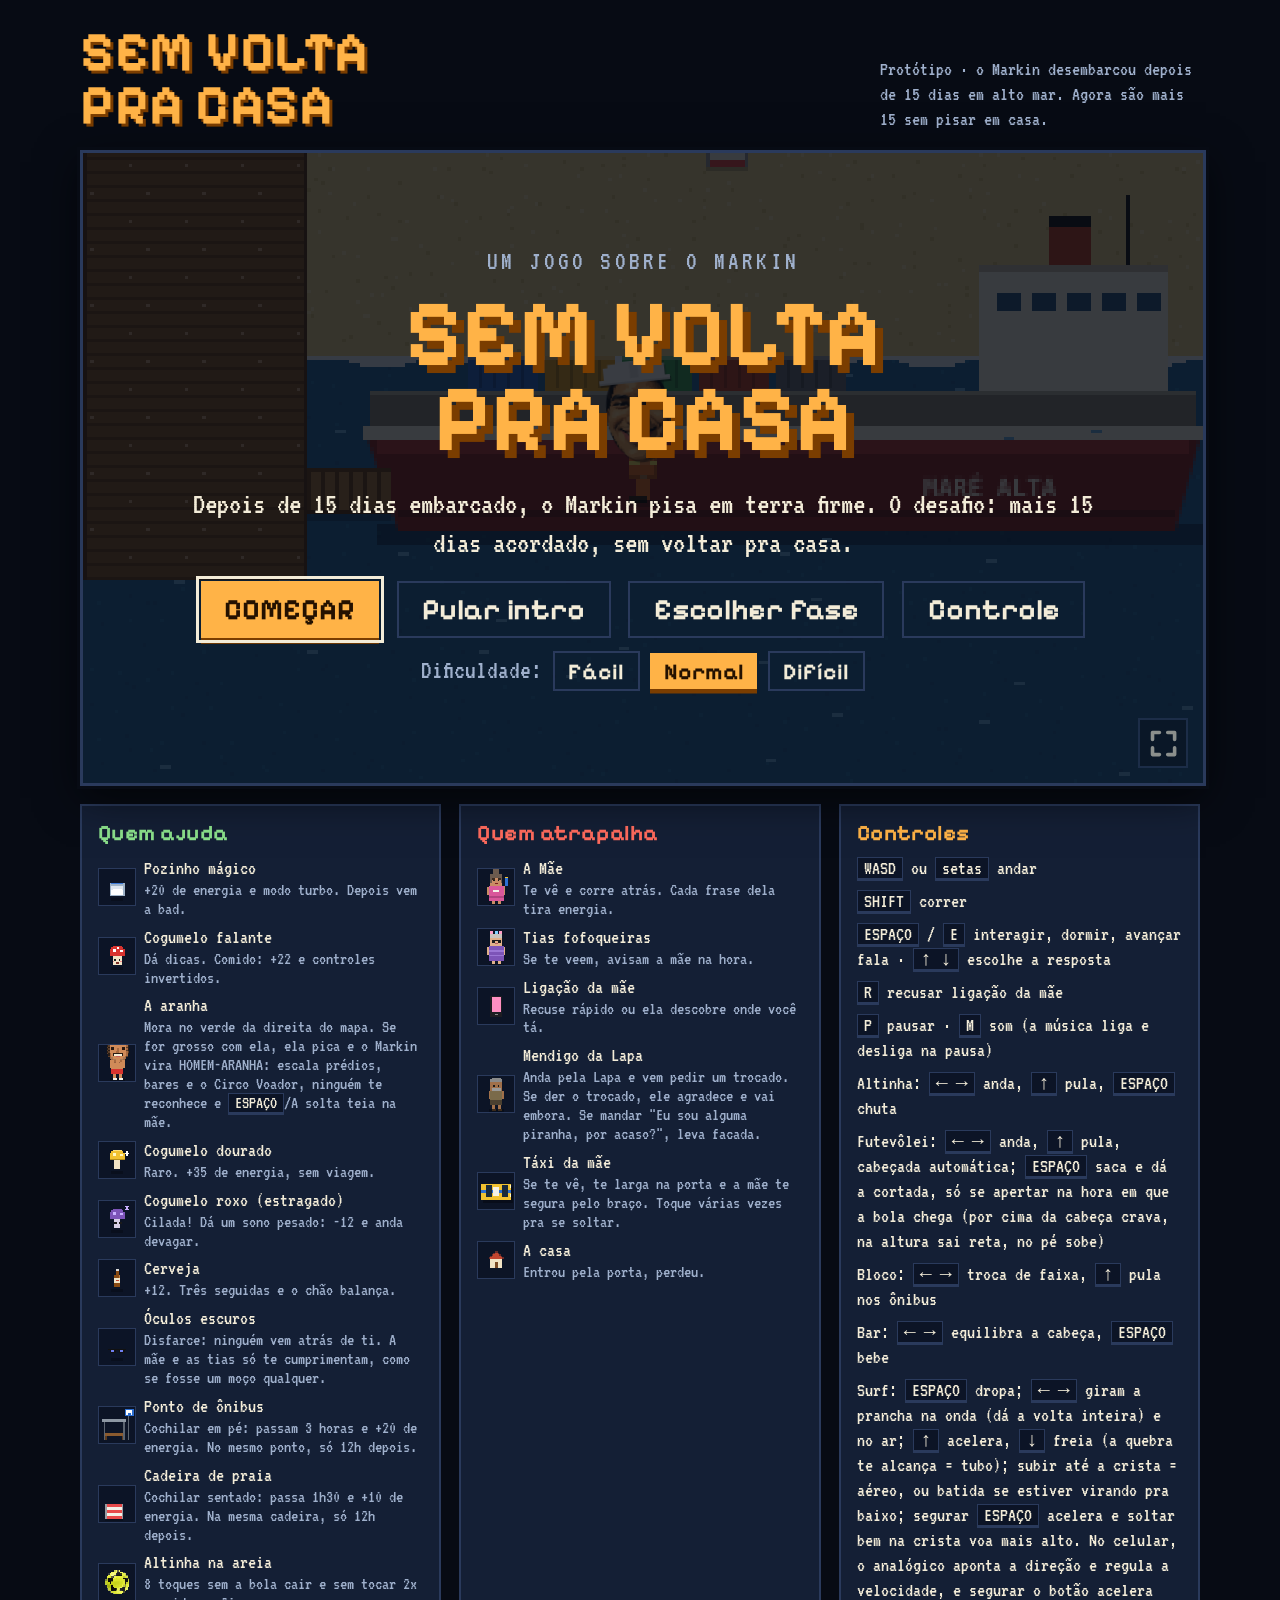
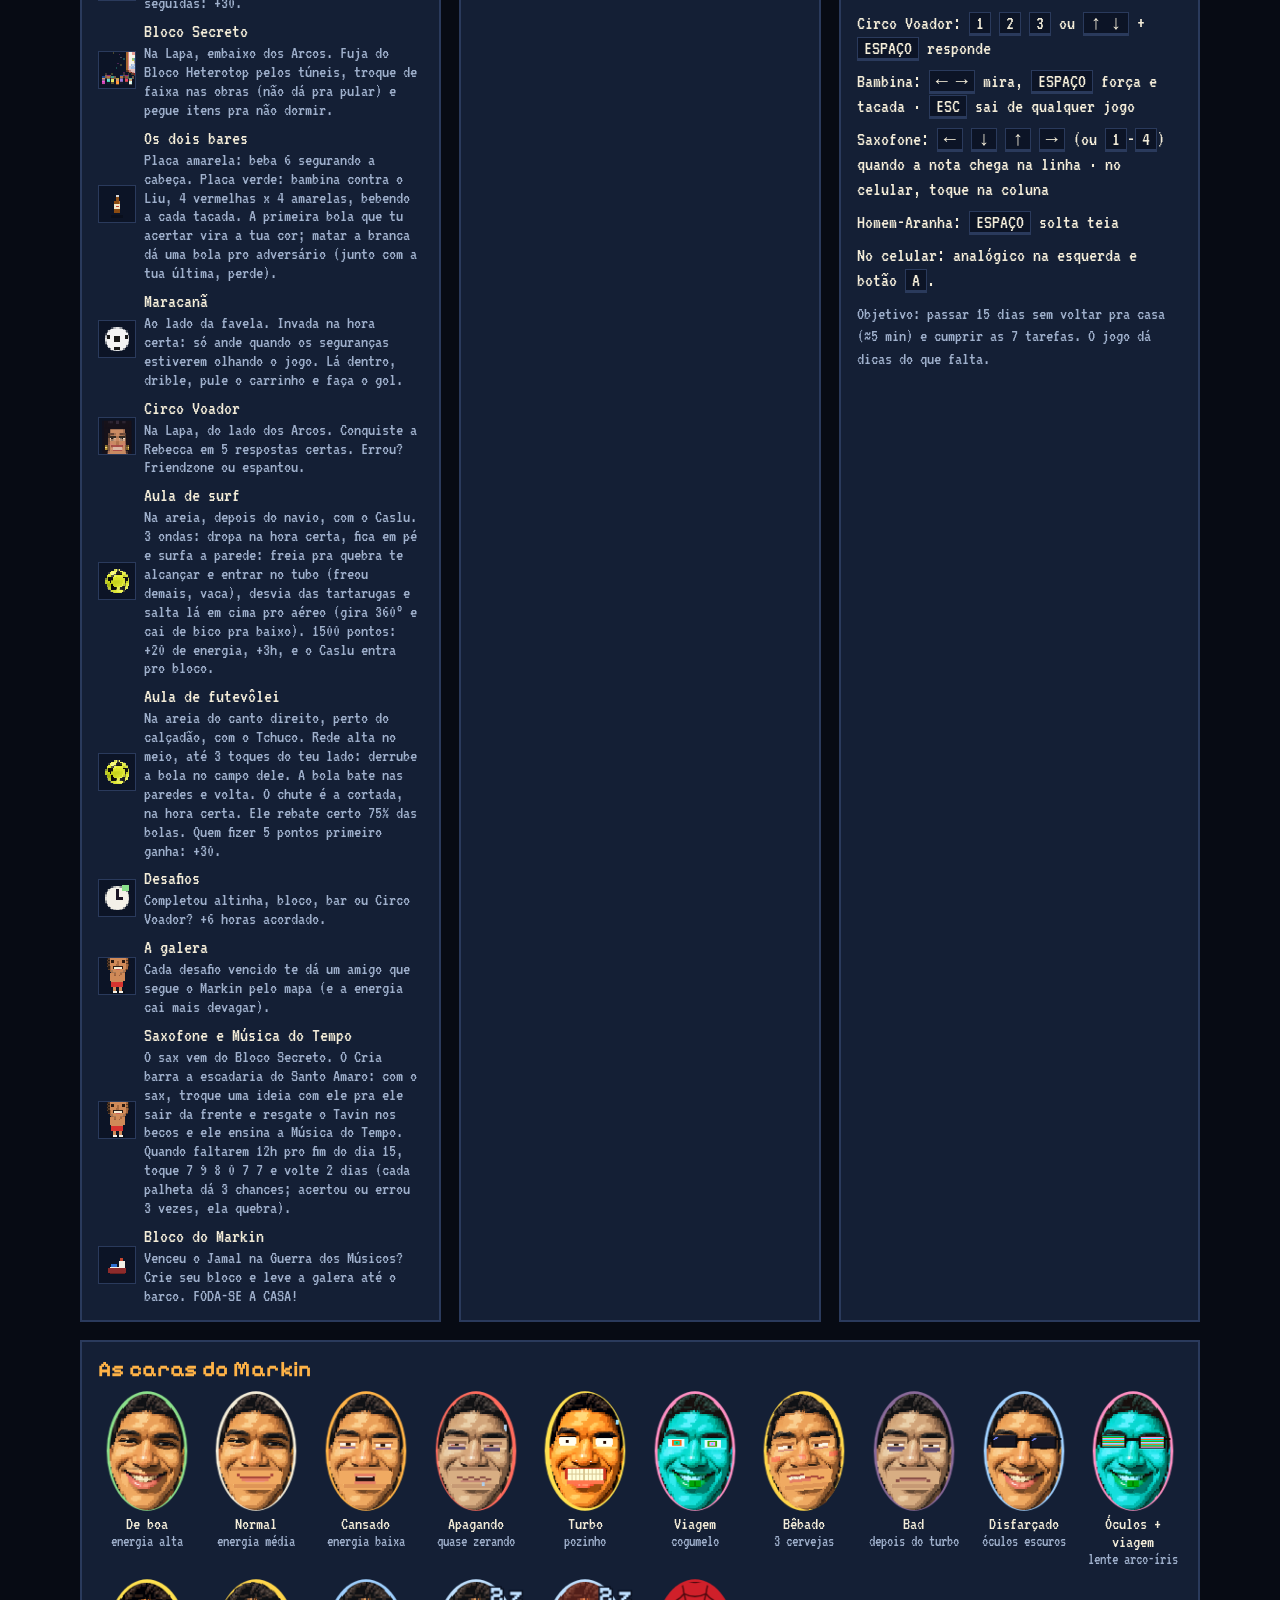
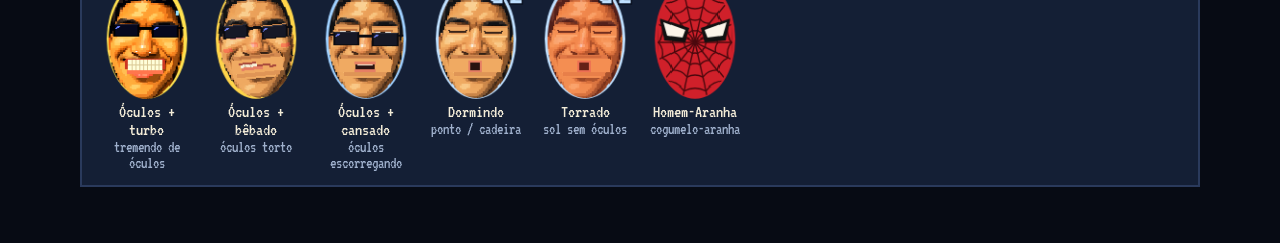
==== commit 9787dbad: "Bambina: taco gira mais devagar na mira Co-Authored-By: Claude Opus 5.5 <noreply@anthropic.com>" ====
--- a/fonte/index.html
+++ b/fonte/index.html
@@ -172,6 +172,6 @@
 
 <script src="assets.js?v=2026-10-07n"></script>
 <script src="mapa/mapa.js?v=2026-10-07c"></script>
-<script src="jogo.js?v=2026-10-09a"></script>
+<script src="jogo.js?v=2026-10-09b"></script>
 
 </body></html>
